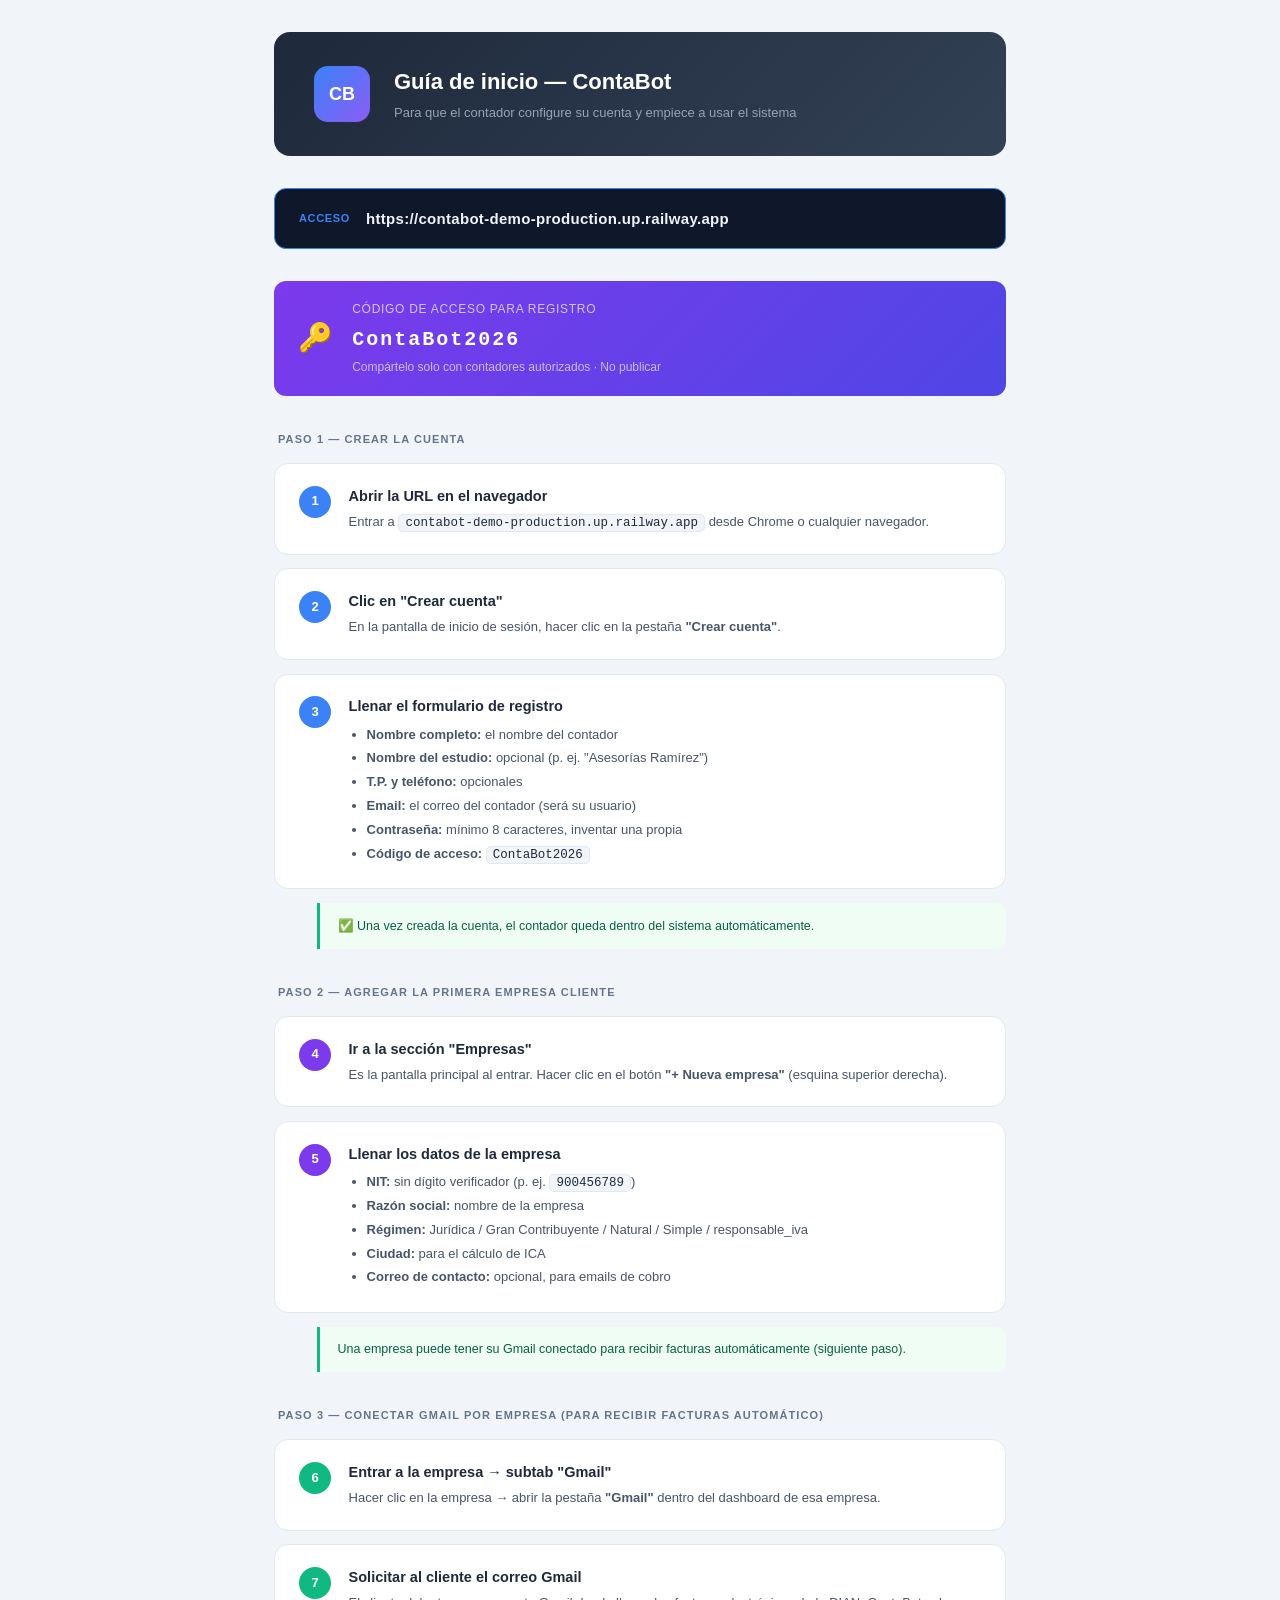
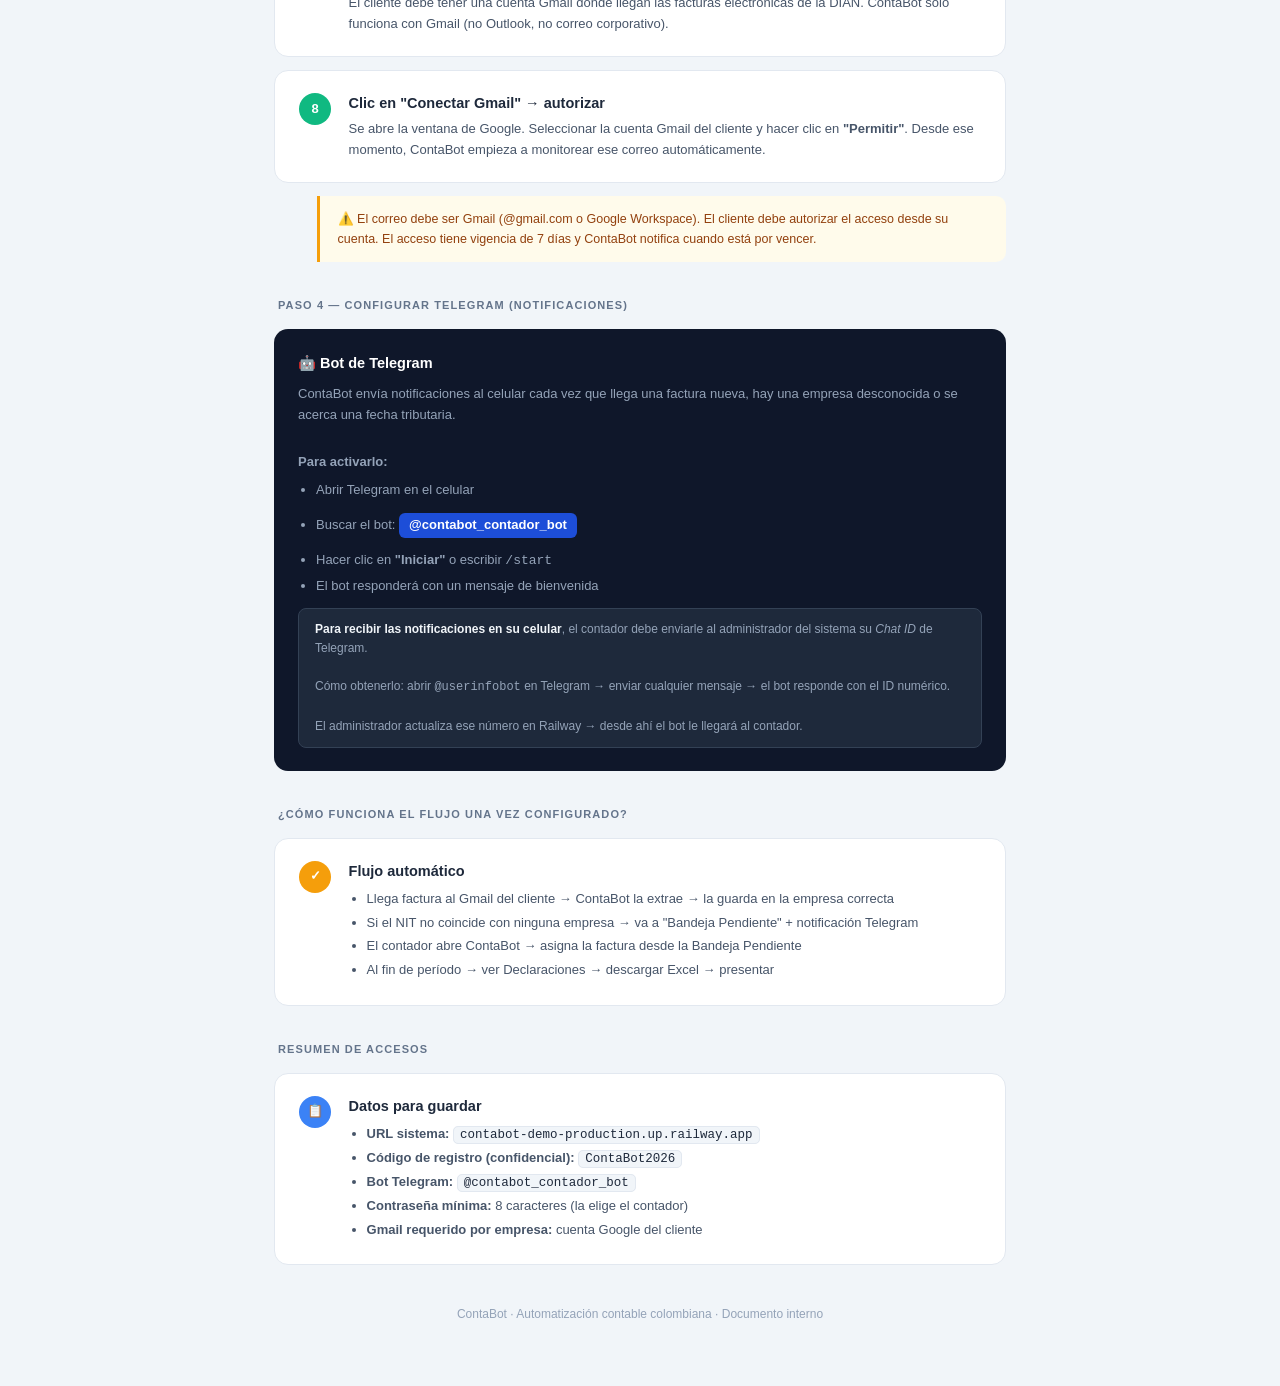
==== guia_onboarding_eduardo.html @ 3868ce55 "Telegram: vinculacion automatica por contador via deep link - Cada contador genera su propio enlace " ====
<!DOCTYPE html>
<html lang="es">
<head>
  <meta charset="UTF-8">
  <meta name="viewport" content="width=device-width, initial-scale=1.0">
  <title>ContaBot — Guía de inicio para contadores</title>
  <style>
    *, *::before, *::after { box-sizing: border-box; margin: 0; padding: 0; }
    body {
      font-family: -apple-system, BlinkMacSystemFont, 'Segoe UI', sans-serif;
      background: #f1f5f9;
      color: #1e293b;
      line-height: 1.6;
    }
    .page {
      max-width: 780px;
      margin: 0 auto;
      padding: 2rem 1.5rem 4rem;
    }
    @media print {
      body { background: white; }
      .page { padding: 1rem; }
      .step-card { break-inside: avoid; }
    }

    /* Header */
    .header {
      background: linear-gradient(135deg, #1e293b, #334155);
      color: white;
      border-radius: 16px;
      padding: 2rem 2.5rem;
      margin-bottom: 2rem;
      display: flex;
      align-items: center;
      gap: 1.5rem;
    }
    .header-logo {
      width: 56px; height: 56px;
      background: linear-gradient(135deg, #3b82f6, #8b5cf6);
      border-radius: 14px;
      display: flex; align-items: center; justify-content: center;
      font-weight: 800; font-size: 18px; color: white;
      flex-shrink: 0;
    }
    .header h1 { font-size: 22px; font-weight: 800; margin-bottom: 4px; }
    .header p { font-size: 13px; color: #94a3b8; }

    /* URL destacada */
    .url-box {
      background: #0f172a;
      border: 1.5px solid #3b82f6;
      border-radius: 12px;
      padding: 1.1rem 1.5rem;
      margin-bottom: 2rem;
      display: flex;
      align-items: center;
      gap: 1rem;
    }
    .url-label { font-size: 11px; font-weight: 700; color: #3b82f6; text-transform: uppercase; letter-spacing: .06em; white-space: nowrap; }
    .url-value { font-size: 15px; font-weight: 700; color: #f1f5f9; letter-spacing: 0.3px; word-break: break-all; }

    /* Código de acceso */
    .code-banner {
      background: linear-gradient(135deg, #7c3aed, #4f46e5);
      border-radius: 12px;
      padding: 1.2rem 1.5rem;
      margin-bottom: 2rem;
      display: flex;
      align-items: center;
      gap: 1.2rem;
      color: white;
    }
    .code-banner-icon { font-size: 28px; flex-shrink: 0; }
    .code-banner-label { font-size: 12px; color: rgba(255,255,255,.7); text-transform: uppercase; letter-spacing: .06em; margin-bottom: 4px; }
    .code-banner-value { font-size: 20px; font-weight: 800; letter-spacing: 2px; font-family: monospace; }
    .code-banner-note { font-size: 12px; color: rgba(255,255,255,.65); margin-top: 2px; }

    /* Steps */
    .section-title {
      font-size: 11px;
      font-weight: 700;
      text-transform: uppercase;
      letter-spacing: .1em;
      color: #64748b;
      margin: 2.2rem 0 .9rem;
      padding-left: 4px;
    }
    .step-card {
      background: white;
      border: 1px solid #e2e8f0;
      border-radius: 14px;
      padding: 1.3rem 1.5rem;
      margin-bottom: .85rem;
      display: flex;
      gap: 1.1rem;
      align-items: flex-start;
    }
    .step-num {
      width: 32px; height: 32px;
      background: #3b82f6;
      border-radius: 50%;
      display: flex; align-items: center; justify-content: center;
      font-size: 13px; font-weight: 800; color: white;
      flex-shrink: 0;
      margin-top: 1px;
    }
    .step-num.purple { background: #7c3aed; }
    .step-num.green  { background: #10b981; }
    .step-num.orange { background: #f59e0b; }
    .step-body h3 { font-size: 14.5px; font-weight: 700; color: #1e293b; margin-bottom: 4px; }
    .step-body p  { font-size: 13px; color: #475569; }
    .step-body code {
      background: #f1f5f9;
      border: 1px solid #e2e8f0;
      border-radius: 5px;
      padding: 1px 6px;
      font-size: 12.5px;
      font-family: 'Courier New', monospace;
      color: #1e293b;
    }
    .step-body ul { margin: 6px 0 0 18px; }
    .step-body li { font-size: 13px; color: #475569; margin-bottom: 3px; }

    /* Tip */
    .tip {
      background: #f0fdf4;
      border-left: 3px solid #10b981;
      border-radius: 0 10px 10px 0;
      padding: .8rem 1.1rem;
      font-size: 12.5px;
      color: #065f46;
      margin: .5rem 0 .5rem 43px;
    }
    .warn {
      background: #fffbeb;
      border-left: 3px solid #f59e0b;
      border-radius: 0 10px 10px 0;
      padding: .8rem 1.1rem;
      font-size: 12.5px;
      color: #92400e;
      margin: .5rem 0 .5rem 43px;
    }

    /* Telegram box */
    .tg-card {
      background: #0f172a;
      border-radius: 14px;
      padding: 1.4rem 1.5rem;
      margin-bottom: .85rem;
      color: white;
    }
    .tg-card h3 { font-size: 14.5px; font-weight: 700; margin-bottom: .6rem; display: flex; align-items: center; gap: .5rem; }
    .tg-card p, .tg-card li { font-size: 13px; color: #94a3b8; }
    .tg-card ul { margin: .5rem 0 0 18px; }
    .tg-card li { margin-bottom: 4px; }
    .tg-bot { display: inline-block; background: #1d4ed8; color: white; border-radius: 6px; padding: 2px 10px; font-size: 13px; font-weight: 700; margin: .5rem 0; }
    .tg-chat-id {
      background: #1e293b;
      border: 1px solid #334155;
      border-radius: 8px;
      padding: .7rem 1rem;
      font-size: 12px;
      color: #94a3b8;
      margin-top: .7rem;
    }
    .tg-chat-id strong { color: #f1f5f9; }

    /* Footer */
    .footer {
      text-align: center;
      margin-top: 2.5rem;
      font-size: 12px;
      color: #94a3b8;
    }
  </style>
</head>
<body>
<div class="page">

  <!-- HEADER -->
  <div class="header">
    <div class="header-logo">CB</div>
    <div>
      <h1>Guía de inicio — ContaBot</h1>
      <p>Para que el contador configure su cuenta y empiece a usar el sistema</p>
    </div>
  </div>

  <!-- URL -->
  <div class="url-box">
    <div class="url-label">Acceso</div>
    <div class="url-value">https://contabot-demo-production.up.railway.app</div>
  </div>

  <!-- CÓDIGO DE ACCESO -->
  <div class="code-banner">
    <div class="code-banner-icon">🔑</div>
    <div>
      <div class="code-banner-label">Código de acceso para registro</div>
      <div class="code-banner-value">ContaBot2026</div>
      <div class="code-banner-note">Compártelo solo con contadores autorizados · No publicar</div>
    </div>
  </div>

  <!-- PASO 1: REGISTRO -->
  <div class="section-title">Paso 1 — Crear la cuenta</div>

  <div class="step-card">
    <div class="step-num">1</div>
    <div class="step-body">
      <h3>Abrir la URL en el navegador</h3>
      <p>Entrar a <code>contabot-demo-production.up.railway.app</code> desde Chrome o cualquier navegador.</p>
    </div>
  </div>

  <div class="step-card">
    <div class="step-num">2</div>
    <div class="step-body">
      <h3>Clic en "Crear cuenta"</h3>
      <p>En la pantalla de inicio de sesión, hacer clic en la pestaña <strong>"Crear cuenta"</strong>.</p>
    </div>
  </div>

  <div class="step-card">
    <div class="step-num">3</div>
    <div class="step-body">
      <h3>Llenar el formulario de registro</h3>
      <ul>
        <li><strong>Nombre completo:</strong> el nombre del contador</li>
        <li><strong>Nombre del estudio:</strong> opcional (p. ej. "Asesorías Ramírez")</li>
        <li><strong>T.P. y teléfono:</strong> opcionales</li>
        <li><strong>Email:</strong> el correo del contador (será su usuario)</li>
        <li><strong>Contraseña:</strong> mínimo 8 caracteres, inventar una propia</li>
        <li><strong>Código de acceso:</strong> <code>ContaBot2026</code></li>
      </ul>
    </div>
  </div>

  <div class="tip">✅ Una vez creada la cuenta, el contador queda dentro del sistema automáticamente.</div>

  <!-- PASO 2: EMPRESA -->
  <div class="section-title">Paso 2 — Agregar la primera empresa cliente</div>

  <div class="step-card">
    <div class="step-num purple">4</div>
    <div class="step-body">
      <h3>Ir a la sección "Empresas"</h3>
      <p>Es la pantalla principal al entrar. Hacer clic en el botón <strong>"+ Nueva empresa"</strong> (esquina superior derecha).</p>
    </div>
  </div>

  <div class="step-card">
    <div class="step-num purple">5</div>
    <div class="step-body">
      <h3>Llenar los datos de la empresa</h3>
      <ul>
        <li><strong>NIT:</strong> sin dígito verificador (p. ej. <code>900456789</code>)</li>
        <li><strong>Razón social:</strong> nombre de la empresa</li>
        <li><strong>Régimen:</strong> Jurídica / Gran Contribuyente / Natural / Simple / responsable_iva</li>
        <li><strong>Ciudad:</strong> para el cálculo de ICA</li>
        <li><strong>Correo de contacto:</strong> opcional, para emails de cobro</li>
      </ul>
    </div>
  </div>

  <div class="tip">Una empresa puede tener su Gmail conectado para recibir facturas automáticamente (siguiente paso).</div>

  <!-- PASO 3: GMAIL -->
  <div class="section-title">Paso 3 — Conectar Gmail por empresa (para recibir facturas automático)</div>

  <div class="step-card">
    <div class="step-num green">6</div>
    <div class="step-body">
      <h3>Entrar a la empresa → subtab "Gmail"</h3>
      <p>Hacer clic en la empresa → abrir la pestaña <strong>"Gmail"</strong> dentro del dashboard de esa empresa.</p>
    </div>
  </div>

  <div class="step-card">
    <div class="step-num green">7</div>
    <div class="step-body">
      <h3>Solicitar al cliente el correo Gmail</h3>
      <p>El cliente debe tener una cuenta Gmail donde llegan las facturas electrónicas de la DIAN. ContaBot solo funciona con Gmail (no Outlook, no correo corporativo).</p>
    </div>
  </div>

  <div class="step-card">
    <div class="step-num green">8</div>
    <div class="step-body">
      <h3>Clic en "Conectar Gmail" → autorizar</h3>
      <p>Se abre la ventana de Google. Seleccionar la cuenta Gmail del cliente y hacer clic en <strong>"Permitir"</strong>. Desde ese momento, ContaBot empieza a monitorear ese correo automáticamente.</p>
    </div>
  </div>

  <div class="warn">⚠️ El correo debe ser Gmail (@gmail.com o Google Workspace). El cliente debe autorizar el acceso desde su cuenta. El acceso tiene vigencia de 7 días y ContaBot notifica cuando está por vencer.</div>

  <!-- TELEGRAM -->
  <div class="section-title">Paso 4 — Configurar Telegram (notificaciones)</div>

  <div class="tg-card">
    <h3>🤖 Bot de Telegram</h3>
    <p>ContaBot envía notificaciones al celular cada vez que llega una factura nueva, hay una empresa desconocida o se acerca una fecha tributaria.</p>
    <br>
    <p><strong>Para activarlo:</strong></p>
    <ul>
      <li>Abrir Telegram en el celular</li>
      <li>Buscar el bot: <span class="tg-bot">@contabot_contador_bot</span></li>
      <li>Hacer clic en <strong>"Iniciar"</strong> o escribir <code>/start</code></li>
      <li>El bot responderá con un mensaje de bienvenida</li>
    </ul>

    <div class="tg-chat-id">
      <strong>Para recibir las notificaciones en su celular</strong>, el contador debe enviarle al administrador del sistema su <em>Chat ID</em> de Telegram.<br><br>
      Cómo obtenerlo: abrir <code>@userinfobot</code> en Telegram → enviar cualquier mensaje → el bot responde con el ID numérico.<br><br>
      El administrador actualiza ese número en Railway → desde ahí el bot le llegará al contador.
    </div>
  </div>

  <!-- RESUMEN -->
  <div class="section-title">¿Cómo funciona el flujo una vez configurado?</div>

  <div class="step-card">
    <div class="step-num orange">✓</div>
    <div class="step-body">
      <h3>Flujo automático</h3>
      <ul>
        <li>Llega factura al Gmail del cliente → ContaBot la extrae → la guarda en la empresa correcta</li>
        <li>Si el NIT no coincide con ninguna empresa → va a "Bandeja Pendiente" + notificación Telegram</li>
        <li>El contador abre ContaBot → asigna la factura desde la Bandeja Pendiente</li>
        <li>Al fin de período → ver Declaraciones → descargar Excel → presentar</li>
      </ul>
    </div>
  </div>

  <!-- CREDENCIALES RESUMEN -->
  <div class="section-title">Resumen de accesos</div>

  <div class="step-card">
    <div class="step-num">📋</div>
    <div class="step-body">
      <h3>Datos para guardar</h3>
      <ul>
        <li><strong>URL sistema:</strong> <code>contabot-demo-production.up.railway.app</code></li>
        <li><strong>Código de registro (confidencial):</strong> <code>ContaBot2026</code></li>
        <li><strong>Bot Telegram:</strong> <code>@contabot_contador_bot</code></li>
        <li><strong>Contraseña mínima:</strong> 8 caracteres (la elige el contador)</li>
        <li><strong>Gmail requerido por empresa:</strong> cuenta Google del cliente</li>
      </ul>
    </div>
  </div>

  <div class="footer">
    ContaBot · Automatización contable colombiana · Documento interno
  </div>

</div>
</body>
</html>
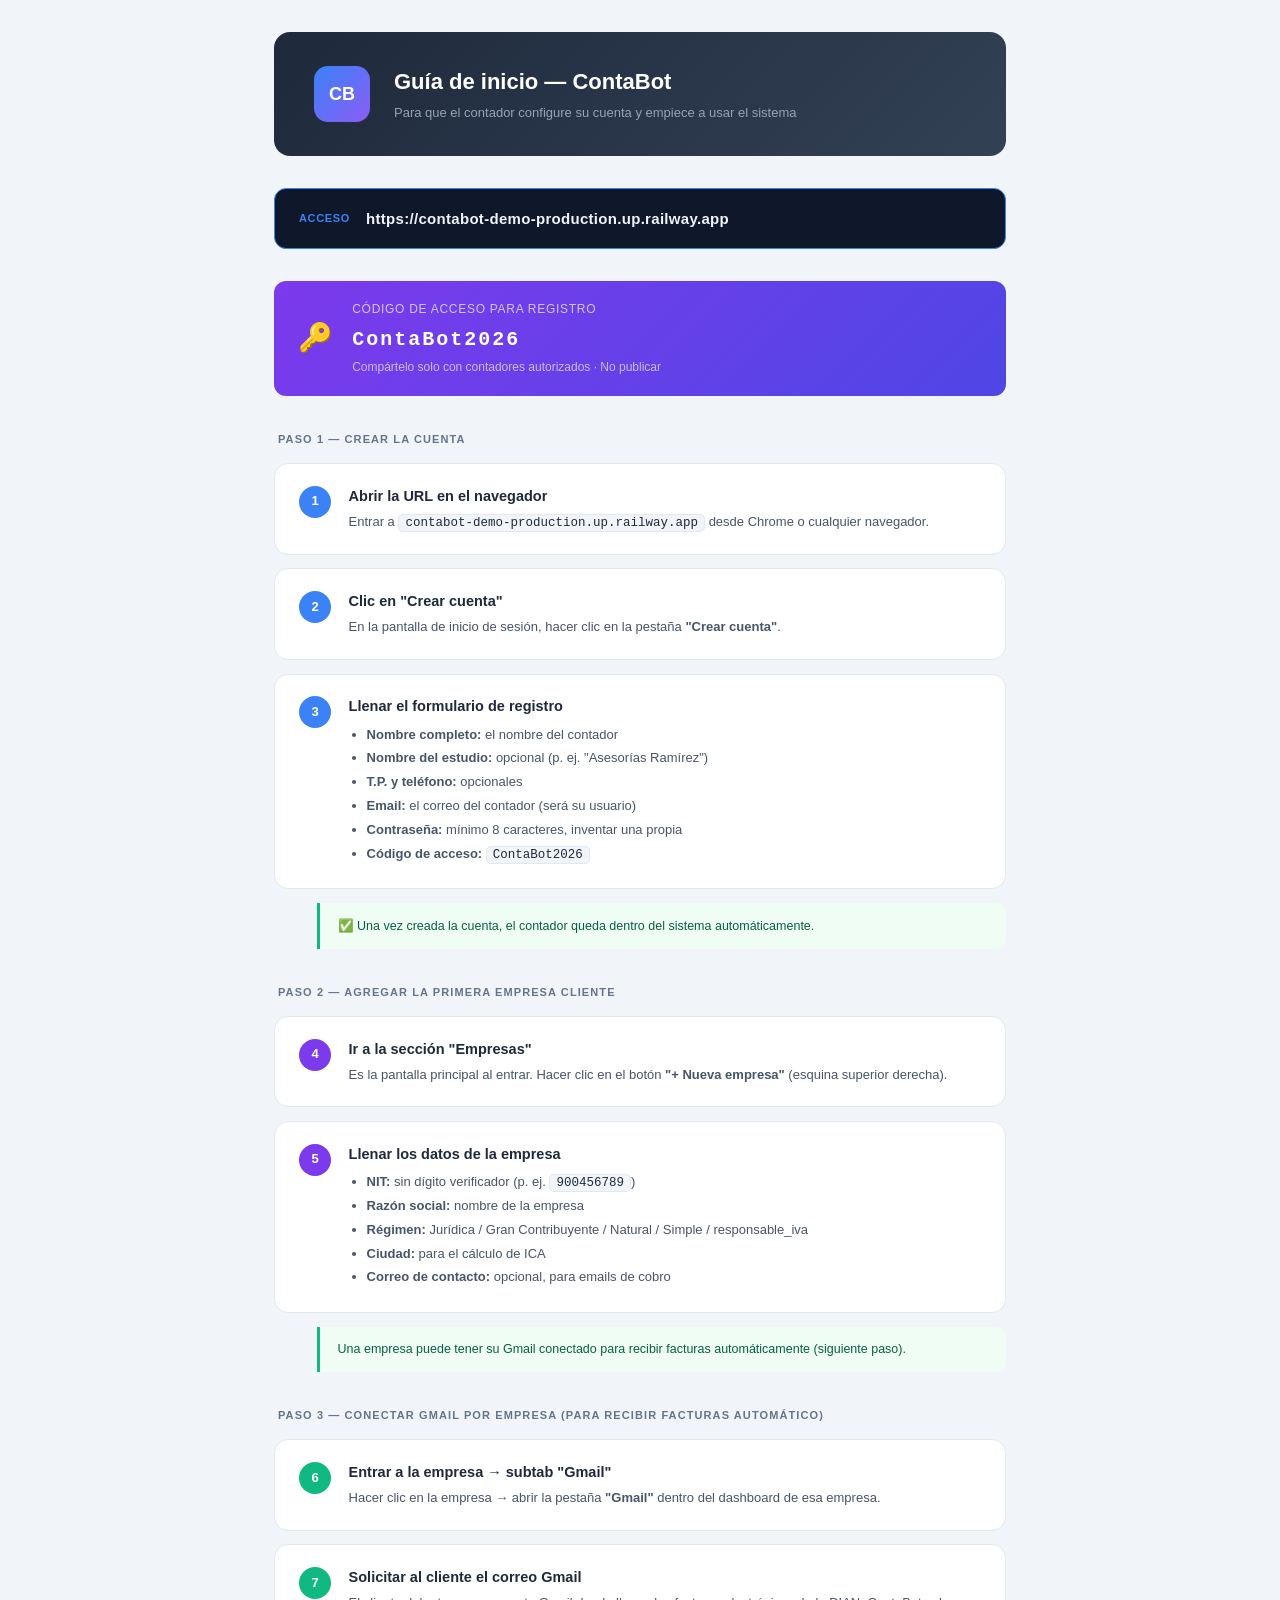
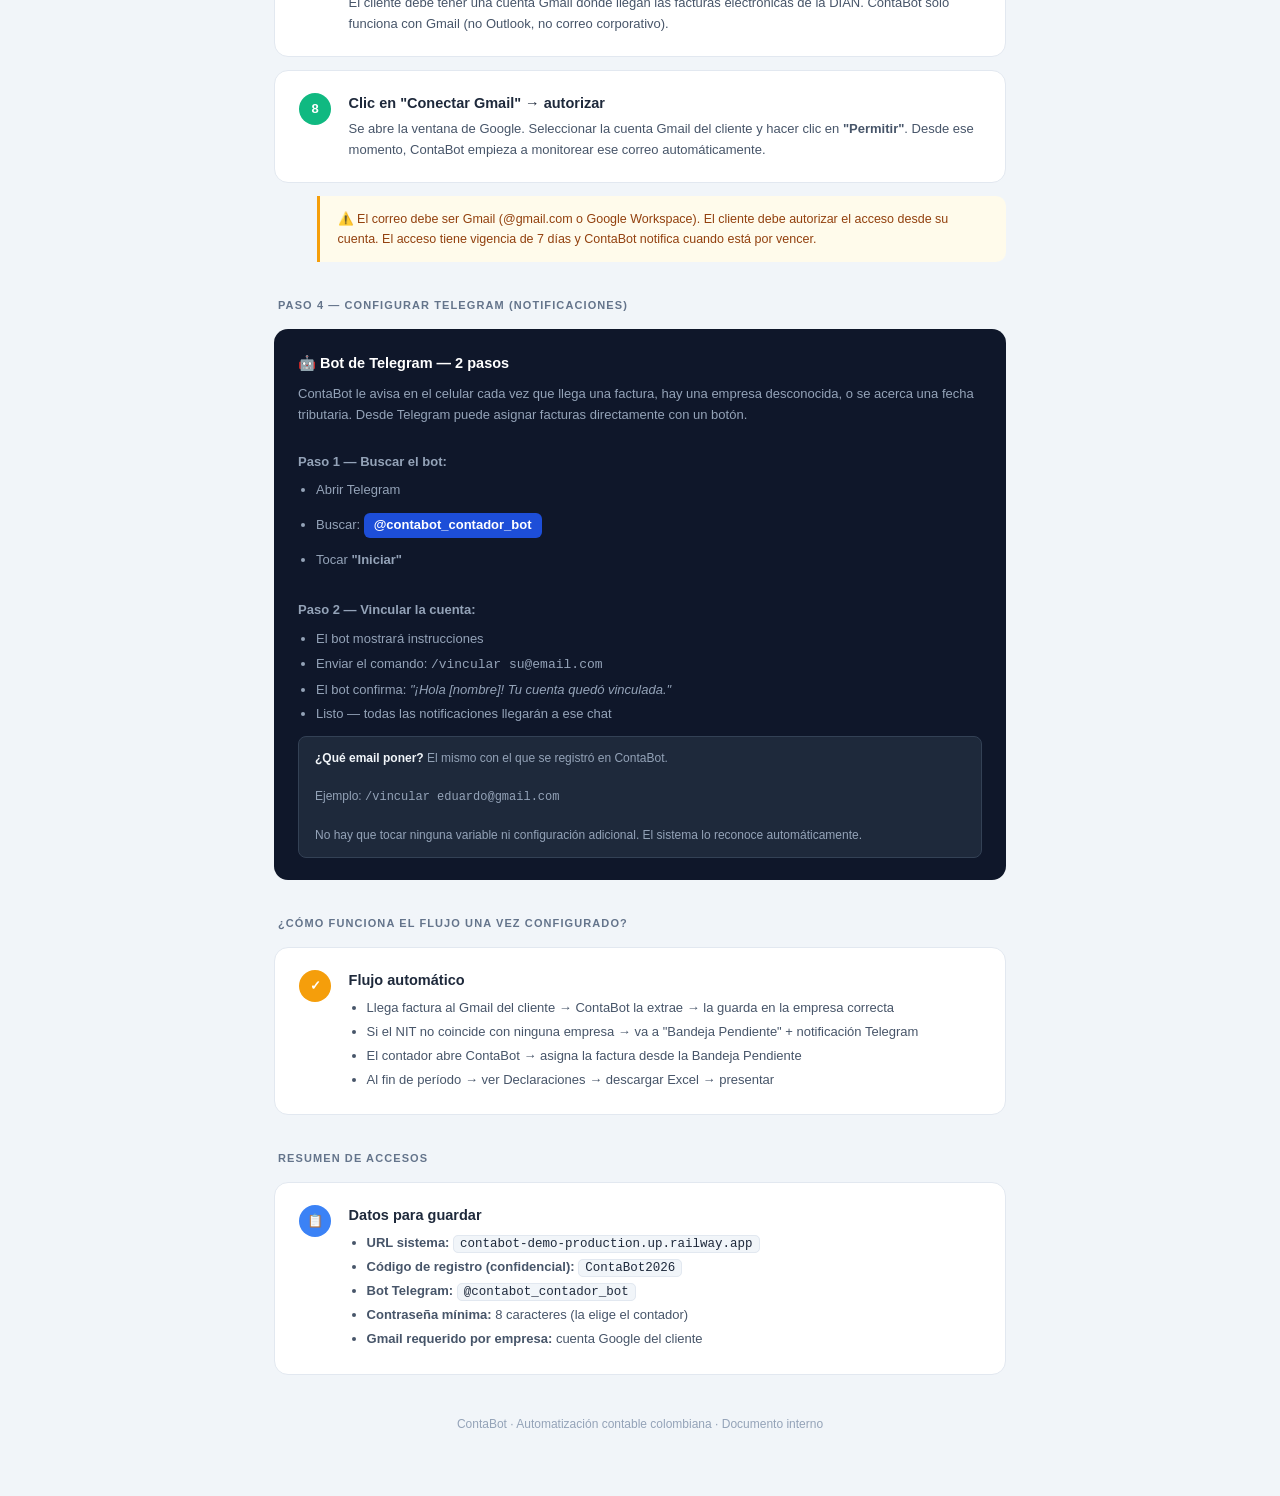
==== commit 9cfbc386: "Telegram: vinculacion directa via /vincular email (sin dashboard) Eduardo busca @contabot_contador_b" ====
--- a/guia_onboarding_eduardo.html
+++ b/guia_onboarding_eduardo.html
@@ -298,21 +298,28 @@
   <div class="section-title">Paso 4 — Configurar Telegram (notificaciones)</div>
 
   <div class="tg-card">
-    <h3>🤖 Bot de Telegram</h3>
-    <p>ContaBot envía notificaciones al celular cada vez que llega una factura nueva, hay una empresa desconocida o se acerca una fecha tributaria.</p>
+    <h3>🤖 Bot de Telegram — 2 pasos</h3>
+    <p>ContaBot le avisa en el celular cada vez que llega una factura, hay una empresa desconocida, o se acerca una fecha tributaria. Desde Telegram puede asignar facturas directamente con un botón.</p>
     <br>
-    <p><strong>Para activarlo:</strong></p>
+    <p><strong>Paso 1 — Buscar el bot:</strong></p>
     <ul>
-      <li>Abrir Telegram en el celular</li>
-      <li>Buscar el bot: <span class="tg-bot">@contabot_contador_bot</span></li>
-      <li>Hacer clic en <strong>"Iniciar"</strong> o escribir <code>/start</code></li>
-      <li>El bot responderá con un mensaje de bienvenida</li>
+      <li>Abrir Telegram</li>
+      <li>Buscar: <span class="tg-bot">@contabot_contador_bot</span></li>
+      <li>Tocar <strong>"Iniciar"</strong></li>
     </ul>
+    <br>
+    <p><strong>Paso 2 — Vincular la cuenta:</strong></p>
+    <ul>
+      <li>El bot mostrará instrucciones</li>
+      <li>Enviar el comando: <code>/vincular su@email.com</code></li>
+      <li>El bot confirma: <em>"¡Hola [nombre]! Tu cuenta quedó vinculada."</em></li>
+      <li>Listo — todas las notificaciones llegarán a ese chat</li>
+    </ul>
 
     <div class="tg-chat-id">
-      <strong>Para recibir las notificaciones en su celular</strong>, el contador debe enviarle al administrador del sistema su <em>Chat ID</em> de Telegram.<br><br>
-      Cómo obtenerlo: abrir <code>@userinfobot</code> en Telegram → enviar cualquier mensaje → el bot responde con el ID numérico.<br><br>
-      El administrador actualiza ese número en Railway → desde ahí el bot le llegará al contador.
+      <strong>¿Qué email poner?</strong> El mismo con el que se registró en ContaBot.<br><br>
+      Ejemplo: <code>/vincular eduardo@gmail.com</code><br><br>
+      No hay que tocar ninguna variable ni configuración adicional. El sistema lo reconoce automáticamente.
     </div>
   </div>
 
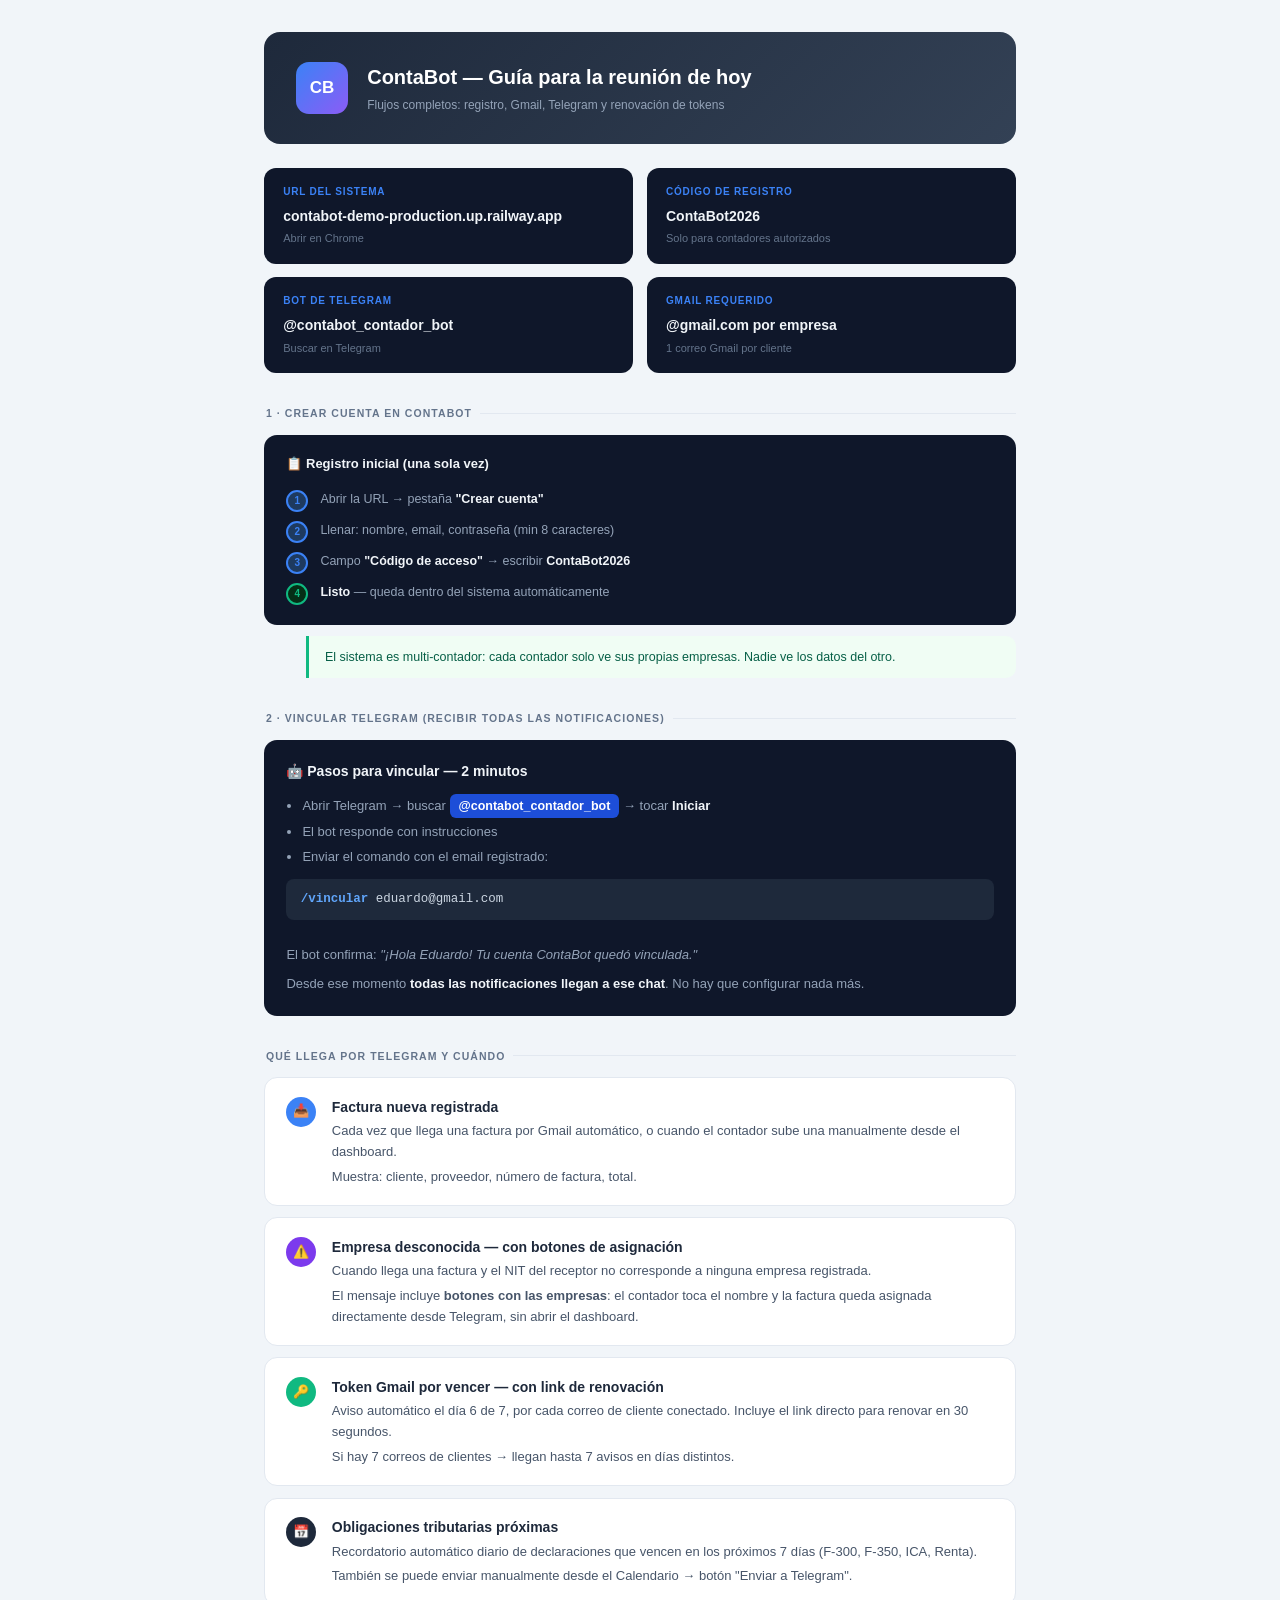
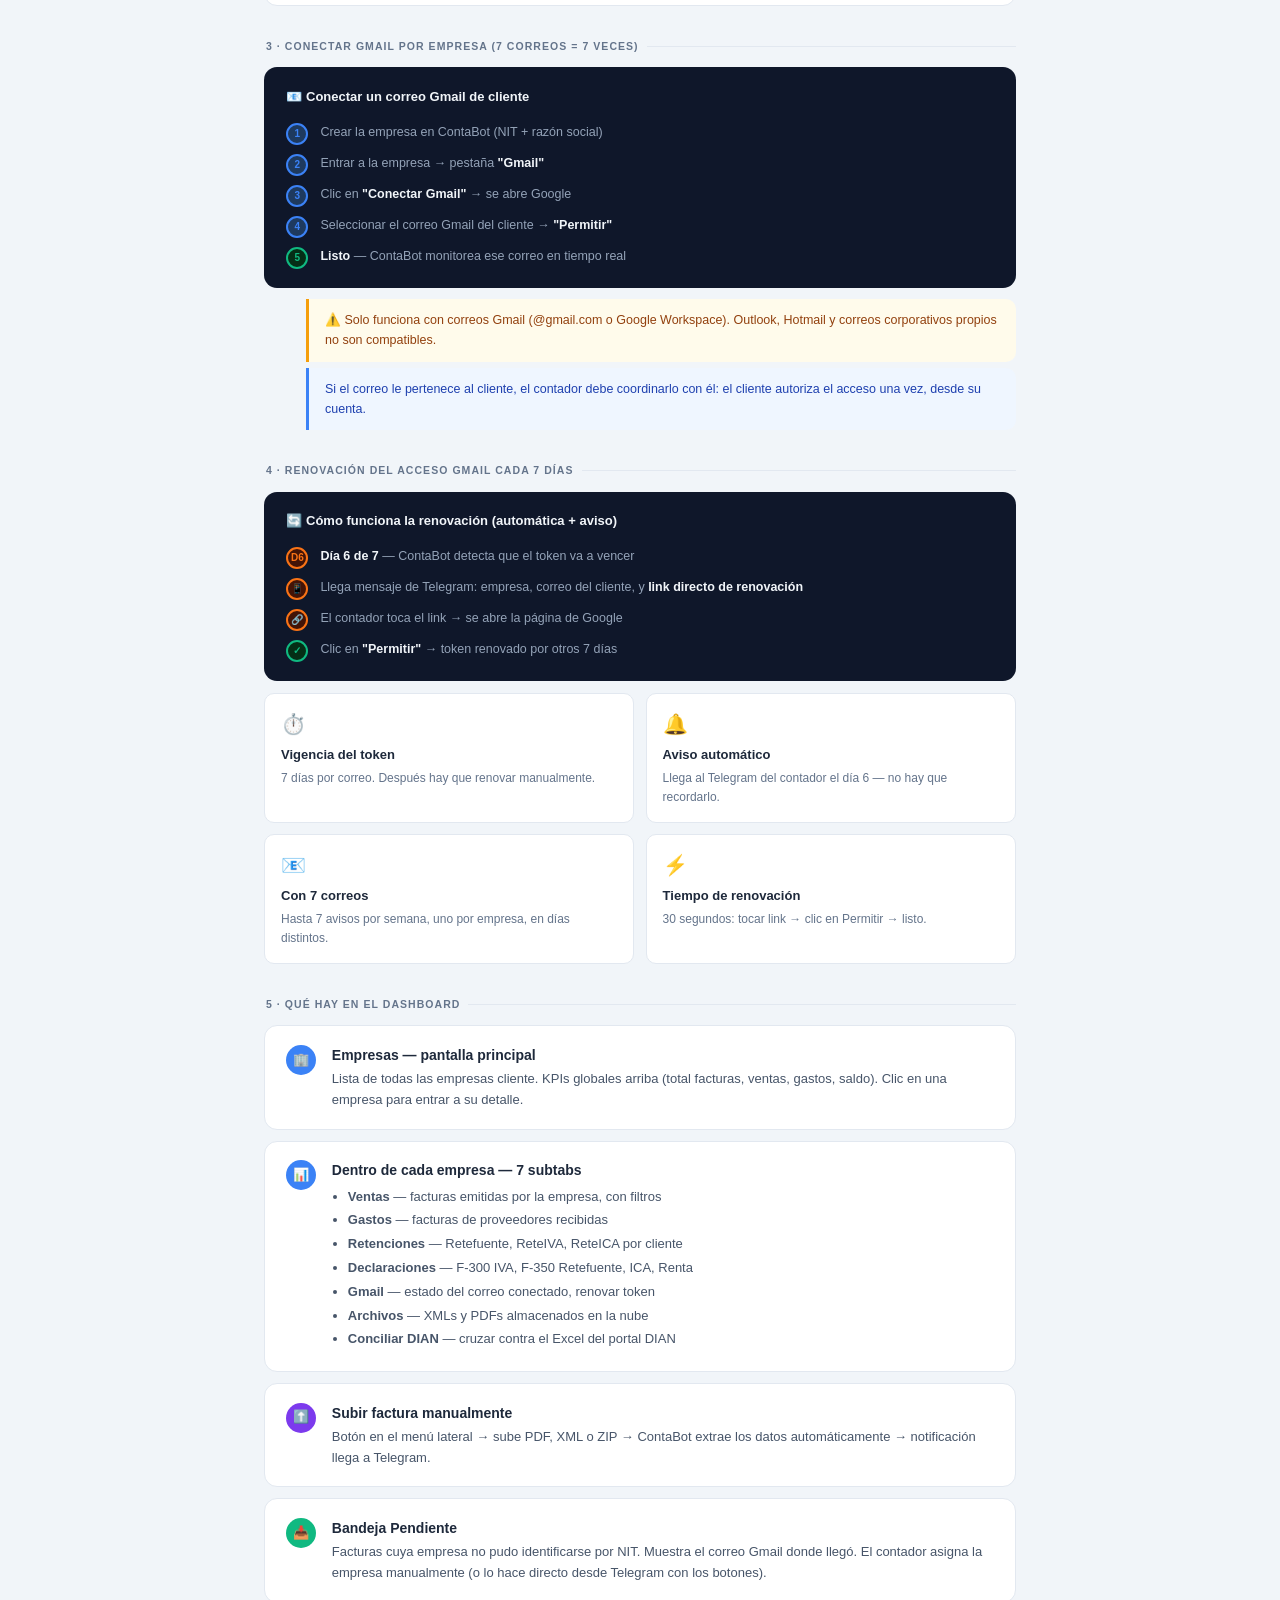
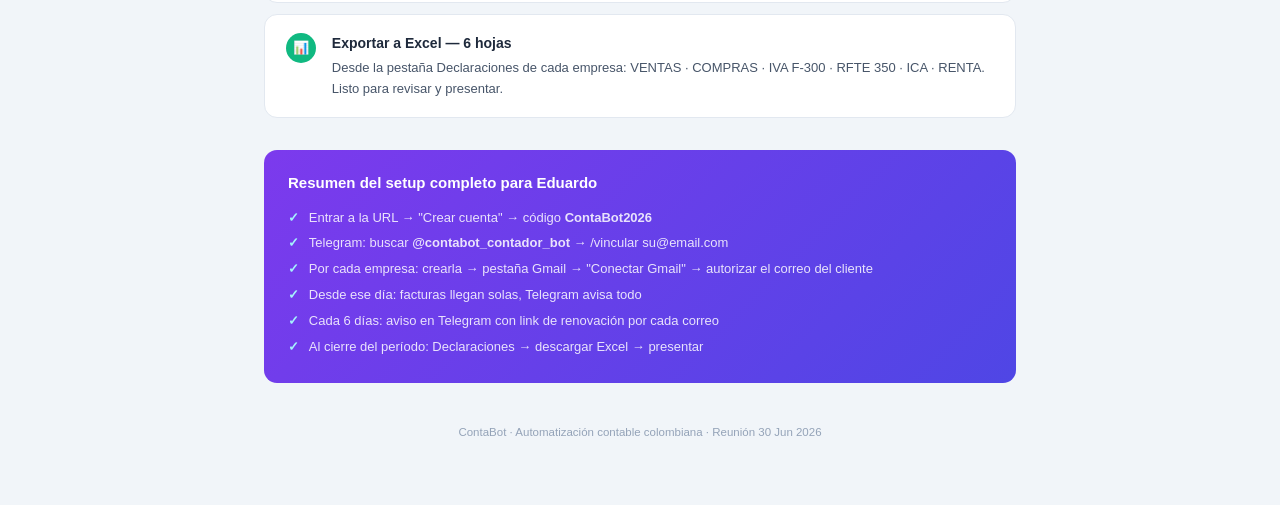
==== commit 167e57fc: "Guia reunion: flujos completos Telegram, Gmail, renovacion tokens y dashboard" ====
--- a/guia_onboarding_eduardo.html
+++ b/guia_onboarding_eduardo.html
@@ -3,175 +3,86 @@
 <head>
   <meta charset="UTF-8">
   <meta name="viewport" content="width=device-width, initial-scale=1.0">
-  <title>ContaBot — Guía de inicio para contadores</title>
+  <title>ContaBot — Guía para la reunión</title>
   <style>
     *, *::before, *::after { box-sizing: border-box; margin: 0; padding: 0; }
-    body {
-      font-family: -apple-system, BlinkMacSystemFont, 'Segoe UI', sans-serif;
-      background: #f1f5f9;
-      color: #1e293b;
-      line-height: 1.6;
-    }
-    .page {
-      max-width: 780px;
-      margin: 0 auto;
-      padding: 2rem 1.5rem 4rem;
-    }
-    @media print {
-      body { background: white; }
-      .page { padding: 1rem; }
-      .step-card { break-inside: avoid; }
-    }
-
-    /* Header */
-    .header {
-      background: linear-gradient(135deg, #1e293b, #334155);
-      color: white;
-      border-radius: 16px;
-      padding: 2rem 2.5rem;
-      margin-bottom: 2rem;
-      display: flex;
-      align-items: center;
-      gap: 1.5rem;
-    }
-    .header-logo {
-      width: 56px; height: 56px;
-      background: linear-gradient(135deg, #3b82f6, #8b5cf6);
-      border-radius: 14px;
-      display: flex; align-items: center; justify-content: center;
-      font-weight: 800; font-size: 18px; color: white;
-      flex-shrink: 0;
-    }
-    .header h1 { font-size: 22px; font-weight: 800; margin-bottom: 4px; }
-    .header p { font-size: 13px; color: #94a3b8; }
-
-    /* URL destacada */
-    .url-box {
-      background: #0f172a;
-      border: 1.5px solid #3b82f6;
-      border-radius: 12px;
-      padding: 1.1rem 1.5rem;
-      margin-bottom: 2rem;
-      display: flex;
-      align-items: center;
-      gap: 1rem;
-    }
-    .url-label { font-size: 11px; font-weight: 700; color: #3b82f6; text-transform: uppercase; letter-spacing: .06em; white-space: nowrap; }
-    .url-value { font-size: 15px; font-weight: 700; color: #f1f5f9; letter-spacing: 0.3px; word-break: break-all; }
-
-    /* Código de acceso */
-    .code-banner {
-      background: linear-gradient(135deg, #7c3aed, #4f46e5);
-      border-radius: 12px;
-      padding: 1.2rem 1.5rem;
-      margin-bottom: 2rem;
-      display: flex;
-      align-items: center;
-      gap: 1.2rem;
-      color: white;
-    }
-    .code-banner-icon { font-size: 28px; flex-shrink: 0; }
-    .code-banner-label { font-size: 12px; color: rgba(255,255,255,.7); text-transform: uppercase; letter-spacing: .06em; margin-bottom: 4px; }
-    .code-banner-value { font-size: 20px; font-weight: 800; letter-spacing: 2px; font-family: monospace; }
-    .code-banner-note { font-size: 12px; color: rgba(255,255,255,.65); margin-top: 2px; }
-
-    /* Steps */
-    .section-title {
-      font-size: 11px;
-      font-weight: 700;
-      text-transform: uppercase;
-      letter-spacing: .1em;
-      color: #64748b;
-      margin: 2.2rem 0 .9rem;
-      padding-left: 4px;
-    }
-    .step-card {
-      background: white;
-      border: 1px solid #e2e8f0;
-      border-radius: 14px;
-      padding: 1.3rem 1.5rem;
-      margin-bottom: .85rem;
-      display: flex;
-      gap: 1.1rem;
-      align-items: flex-start;
-    }
-    .step-num {
-      width: 32px; height: 32px;
-      background: #3b82f6;
-      border-radius: 50%;
-      display: flex; align-items: center; justify-content: center;
-      font-size: 13px; font-weight: 800; color: white;
-      flex-shrink: 0;
-      margin-top: 1px;
-    }
-    .step-num.purple { background: #7c3aed; }
-    .step-num.green  { background: #10b981; }
-    .step-num.orange { background: #f59e0b; }
-    .step-body h3 { font-size: 14.5px; font-weight: 700; color: #1e293b; margin-bottom: 4px; }
-    .step-body p  { font-size: 13px; color: #475569; }
-    .step-body code {
-      background: #f1f5f9;
-      border: 1px solid #e2e8f0;
-      border-radius: 5px;
-      padding: 1px 6px;
-      font-size: 12.5px;
-      font-family: 'Courier New', monospace;
-      color: #1e293b;
-    }
-    .step-body ul { margin: 6px 0 0 18px; }
-    .step-body li { font-size: 13px; color: #475569; margin-bottom: 3px; }
-
-    /* Tip */
-    .tip {
-      background: #f0fdf4;
-      border-left: 3px solid #10b981;
-      border-radius: 0 10px 10px 0;
-      padding: .8rem 1.1rem;
-      font-size: 12.5px;
-      color: #065f46;
-      margin: .5rem 0 .5rem 43px;
-    }
-    .warn {
-      background: #fffbeb;
-      border-left: 3px solid #f59e0b;
-      border-radius: 0 10px 10px 0;
-      padding: .8rem 1.1rem;
-      font-size: 12.5px;
-      color: #92400e;
-      margin: .5rem 0 .5rem 43px;
-    }
-
-    /* Telegram box */
-    .tg-card {
-      background: #0f172a;
-      border-radius: 14px;
-      padding: 1.4rem 1.5rem;
-      margin-bottom: .85rem;
-      color: white;
-    }
-    .tg-card h3 { font-size: 14.5px; font-weight: 700; margin-bottom: .6rem; display: flex; align-items: center; gap: .5rem; }
+    body { font-family: -apple-system, BlinkMacSystemFont, 'Segoe UI', sans-serif; background: #f1f5f9; color: #1e293b; line-height: 1.6; }
+    .page { max-width: 800px; margin: 0 auto; padding: 2rem 1.5rem 4rem; }
+    @media print { body { background: white; } .page { padding: 0.5rem; } .card, .flow-box { break-inside: avoid; } .section { break-before: auto; } }
+
+    /* ── Header ── */
+    .header { background: linear-gradient(135deg, #1e293b, #334155); color: white; border-radius: 16px; padding: 1.8rem 2rem; margin-bottom: 1.5rem; display: flex; align-items: center; gap: 1.2rem; }
+    .logo { width: 52px; height: 52px; background: linear-gradient(135deg, #3b82f6, #8b5cf6); border-radius: 13px; display: flex; align-items: center; justify-content: center; font-weight: 800; font-size: 17px; color: white; flex-shrink: 0; }
+    .header h1 { font-size: 20px; font-weight: 800; margin-bottom: 3px; }
+    .header p { font-size: 12px; color: #94a3b8; }
+
+    /* ── Accesos destacados ── */
+    .accesos { display: grid; grid-template-columns: 1fr 1fr; gap: .85rem; margin-bottom: 1.5rem; }
+    .acceso-box { background: #0f172a; border-radius: 12px; padding: 1rem 1.2rem; }
+    .acceso-label { font-size: 10px; font-weight: 700; text-transform: uppercase; letter-spacing: .08em; color: #3b82f6; margin-bottom: 5px; }
+    .acceso-value { font-size: 14px; font-weight: 700; color: #f1f5f9; word-break: break-all; }
+    .acceso-sub { font-size: 11px; color: #64748b; margin-top: 3px; }
+
+    /* ── Sección ── */
+    .section-title { font-size: 10.5px; font-weight: 700; text-transform: uppercase; letter-spacing: .1em; color: #64748b; margin: 2rem 0 .8rem; padding-left: 2px; display: flex; align-items: center; gap: .5rem; }
+    .section-title::after { content: ''; flex: 1; height: 1px; background: #e2e8f0; }
+
+    /* ── Cards ── */
+    .card { background: white; border: 1px solid #e2e8f0; border-radius: 13px; padding: 1.1rem 1.3rem; margin-bottom: .7rem; display: flex; gap: 1rem; align-items: flex-start; }
+    .num { width: 30px; height: 30px; border-radius: 50%; display: flex; align-items: center; justify-content: center; font-size: 13px; font-weight: 800; color: white; flex-shrink: 0; margin-top: 1px; }
+    .num.blue   { background: #3b82f6; }
+    .num.purple { background: #7c3aed; }
+    .num.green  { background: #10b981; }
+    .num.dark   { background: #1e293b; }
+    .card h3 { font-size: 14px; font-weight: 700; color: #1e293b; margin-bottom: 3px; }
+    .card p, .card li { font-size: 13px; color: #475569; }
+    .card ul { margin: 5px 0 0 16px; }
+    .card li { margin-bottom: 3px; }
+    code { background: #f1f5f9; border: 1px solid #e2e8f0; border-radius: 4px; padding: 1px 6px; font-size: 12px; font-family: monospace; color: #1e293b; }
+
+    /* ── Tips ── */
+    .tip  { background: #f0fdf4; border-left: 3px solid #10b981; border-radius: 0 10px 10px 0; padding: .7rem 1rem; font-size: 12.5px; color: #065f46; margin: .4rem 0 .4rem 42px; }
+    .warn { background: #fffbeb; border-left: 3px solid #f59e0b; border-radius: 0 10px 10px 0; padding: .7rem 1rem; font-size: 12.5px; color: #92400e; margin: .4rem 0 .4rem 42px; }
+    .info { background: #eff6ff; border-left: 3px solid #3b82f6; border-radius: 0 10px 10px 0; padding: .7rem 1rem; font-size: 12.5px; color: #1e40af; margin: .4rem 0 .4rem 42px; }
+
+    /* ── Flujos visuales ── */
+    .flow-box { background: #0f172a; border-radius: 13px; padding: 1.2rem 1.4rem; margin-bottom: .7rem; }
+    .flow-title { font-size: 13px; font-weight: 700; color: #f1f5f9; margin-bottom: .9rem; display: flex; align-items: center; gap: .5rem; }
+    .flow-steps { display: flex; flex-direction: column; gap: .5rem; }
+    .flow-step { display: flex; align-items: flex-start; gap: .75rem; }
+    .flow-dot { width: 22px; height: 22px; border-radius: 50%; background: #1e3a5f; border: 2px solid #3b82f6; display: flex; align-items: center; justify-content: center; font-size: 10px; font-weight: 800; color: #3b82f6; flex-shrink: 0; margin-top: 1px; }
+    .flow-dot.green  { background: #052e16; border-color: #10b981; color: #10b981; }
+    .flow-dot.purple { background: #2e1065; border-color: #8b5cf6; color: #8b5cf6; }
+    .flow-dot.orange { background: #431407; border-color: #f97316; color: #f97316; }
+    .flow-text { font-size: 12.5px; color: #94a3b8; }
+    .flow-text strong { color: #f1f5f9; }
+    .flow-arrow { text-align: center; color: #334155; font-size: 11px; padding: 0 0 0 30px; }
+
+    /* ── Telegram card ── */
+    .tg-card { background: #0f172a; border-radius: 13px; padding: 1.3rem 1.4rem; margin-bottom: .7rem; }
+    .tg-card h3 { color: #f1f5f9; font-size: 14px; font-weight: 700; margin-bottom: .7rem; }
     .tg-card p, .tg-card li { font-size: 13px; color: #94a3b8; }
-    .tg-card ul { margin: .5rem 0 0 18px; }
+    .tg-card ul { margin: .5rem 0 0 16px; }
     .tg-card li { margin-bottom: 4px; }
-    .tg-bot { display: inline-block; background: #1d4ed8; color: white; border-radius: 6px; padding: 2px 10px; font-size: 13px; font-weight: 700; margin: .5rem 0; }
-    .tg-chat-id {
-      background: #1e293b;
-      border: 1px solid #334155;
-      border-radius: 8px;
-      padding: .7rem 1rem;
-      font-size: 12px;
-      color: #94a3b8;
-      margin-top: .7rem;
-    }
-    .tg-chat-id strong { color: #f1f5f9; }
-
-    /* Footer */
-    .footer {
-      text-align: center;
-      margin-top: 2.5rem;
-      font-size: 12px;
-      color: #94a3b8;
-    }
+    .tg-card strong { color: #f1f5f9; }
+    .tg-bot { display: inline-block; background: #1d4ed8; color: white; border-radius: 6px; padding: 2px 9px; font-size: 12.5px; font-weight: 700; }
+    .tg-msg { background: #1e293b; border-radius: 8px; padding: .65rem .9rem; font-size: 12.5px; color: #cbd5e1; margin-top: .7rem; font-family: monospace; }
+    .tg-msg .cmd { color: #60a5fa; font-weight: 700; }
+
+    /* ── Renovación tokens ── */
+    .token-grid { display: grid; grid-template-columns: 1fr 1fr; gap: .7rem; margin-bottom: .7rem; }
+    .token-item { background: white; border: 1px solid #e2e8f0; border-radius: 10px; padding: .9rem 1rem; }
+    .token-item .icon { font-size: 20px; margin-bottom: 5px; }
+    .token-item h4 { font-size: 13px; font-weight: 700; color: #1e293b; margin-bottom: 3px; }
+    .token-item p { font-size: 12px; color: #64748b; }
+
+    /* ── Resumen final ── */
+    .summary { background: linear-gradient(135deg, #7c3aed, #4f46e5); border-radius: 13px; padding: 1.3rem 1.5rem; color: white; margin-top: 2rem; }
+    .summary h3 { font-size: 15px; font-weight: 800; margin-bottom: .8rem; }
+    .summary li { font-size: 13px; color: rgba(255,255,255,.85); margin-bottom: 5px; list-style: none; padding-left: 1.3rem; position: relative; }
+    .summary li::before { content: '✓'; position: absolute; left: 0; color: #a5f3fc; font-weight: 700; }
+
+    .footer { text-align: center; margin-top: 2.5rem; font-size: 11.5px; color: #94a3b8; }
   </style>
 </head>
 <body>
@@ -179,185 +90,235 @@
 
   <!-- HEADER -->
   <div class="header">
-    <div class="header-logo">CB</div>
-    <div>
-      <h1>Guía de inicio — ContaBot</h1>
-      <p>Para que el contador configure su cuenta y empiece a usar el sistema</p>
-    </div>
-  </div>
-
-  <!-- URL -->
-  <div class="url-box">
-    <div class="url-label">Acceso</div>
-    <div class="url-value">https://contabot-demo-production.up.railway.app</div>
-  </div>
-
-  <!-- CÓDIGO DE ACCESO -->
-  <div class="code-banner">
-    <div class="code-banner-icon">🔑</div>
-    <div>
-      <div class="code-banner-label">Código de acceso para registro</div>
-      <div class="code-banner-value">ContaBot2026</div>
-      <div class="code-banner-note">Compártelo solo con contadores autorizados · No publicar</div>
-    </div>
-  </div>
-
-  <!-- PASO 1: REGISTRO -->
-  <div class="section-title">Paso 1 — Crear la cuenta</div>
-
-  <div class="step-card">
-    <div class="step-num">1</div>
-    <div class="step-body">
-      <h3>Abrir la URL en el navegador</h3>
-      <p>Entrar a <code>contabot-demo-production.up.railway.app</code> desde Chrome o cualquier navegador.</p>
-    </div>
-  </div>
-
-  <div class="step-card">
-    <div class="step-num">2</div>
-    <div class="step-body">
-      <h3>Clic en "Crear cuenta"</h3>
-      <p>En la pantalla de inicio de sesión, hacer clic en la pestaña <strong>"Crear cuenta"</strong>.</p>
-    </div>
-  </div>
-
-  <div class="step-card">
-    <div class="step-num">3</div>
-    <div class="step-body">
-      <h3>Llenar el formulario de registro</h3>
+    <div class="logo">CB</div>
+    <div>
+      <h1>ContaBot — Guía para la reunión de hoy</h1>
+      <p>Flujos completos: registro, Gmail, Telegram y renovación de tokens</p>
+    </div>
+  </div>
+
+  <!-- ACCESOS -->
+  <div class="accesos">
+    <div class="acceso-box">
+      <div class="acceso-label">URL del sistema</div>
+      <div class="acceso-value">contabot-demo-production.up.railway.app</div>
+      <div class="acceso-sub">Abrir en Chrome</div>
+    </div>
+    <div class="acceso-box">
+      <div class="acceso-label">Código de registro</div>
+      <div class="acceso-value">ContaBot2026</div>
+      <div class="acceso-sub">Solo para contadores autorizados</div>
+    </div>
+    <div class="acceso-box">
+      <div class="acceso-label">Bot de Telegram</div>
+      <div class="acceso-value">@contabot_contador_bot</div>
+      <div class="acceso-sub">Buscar en Telegram</div>
+    </div>
+    <div class="acceso-box">
+      <div class="acceso-label">Gmail requerido</div>
+      <div class="acceso-value">@gmail.com por empresa</div>
+      <div class="acceso-sub">1 correo Gmail por cliente</div>
+    </div>
+  </div>
+
+  <!-- ══════════════════════════════════════════════════════
+       FLUJO 1: REGISTRO
+  ══════════════════════════════════════════════════════ -->
+  <div class="section-title">1 · Crear cuenta en ContaBot</div>
+
+  <div class="flow-box">
+    <div class="flow-title">📋 Registro inicial (una sola vez)</div>
+    <div class="flow-steps">
+      <div class="flow-step"><div class="flow-dot">1</div><div class="flow-text">Abrir la URL → pestaña <strong>"Crear cuenta"</strong></div></div>
+      <div class="flow-step"><div class="flow-dot">2</div><div class="flow-text">Llenar: nombre, email, contraseña (min 8 caracteres)</div></div>
+      <div class="flow-step"><div class="flow-dot">3</div><div class="flow-text">Campo <strong>"Código de acceso"</strong> → escribir <strong>ContaBot2026</strong></div></div>
+      <div class="flow-step"><div class="flow-dot green">4</div><div class="flow-text"><strong>Listo</strong> — queda dentro del sistema automáticamente</div></div>
+    </div>
+  </div>
+
+  <div class="tip">El sistema es multi-contador: cada contador solo ve sus propias empresas. Nadie ve los datos del otro.</div>
+
+  <!-- ══════════════════════════════════════════════════════
+       FLUJO 2: TELEGRAM
+  ══════════════════════════════════════════════════════ -->
+  <div class="section-title">2 · Vincular Telegram (recibir todas las notificaciones)</div>
+
+  <div class="tg-card">
+    <h3>🤖 Pasos para vincular — 2 minutos</h3>
+    <ul>
+      <li>Abrir Telegram → buscar <span class="tg-bot">@contabot_contador_bot</span> → tocar <strong>Iniciar</strong></li>
+      <li>El bot responde con instrucciones</li>
+      <li>Enviar el comando con el email registrado:</li>
+    </ul>
+    <div class="tg-msg"><span class="cmd">/vincular</span> eduardo@gmail.com</div>
+    <br>
+    <p>El bot confirma: <em>"¡Hola Eduardo! Tu cuenta ContaBot quedó vinculada."</em></p>
+    <p style="margin-top:.5rem">Desde ese momento <strong>todas las notificaciones llegan a ese chat</strong>. No hay que configurar nada más.</p>
+  </div>
+
+  <div class="section-title">Qué llega por Telegram y cuándo</div>
+
+  <div class="card">
+    <div class="num blue">📥</div>
+    <div>
+      <h3>Factura nueva registrada</h3>
+      <p>Cada vez que llega una factura por Gmail automático, o cuando el contador sube una manualmente desde el dashboard.</p>
+      <p style="margin-top:4px">Muestra: cliente, proveedor, número de factura, total.</p>
+    </div>
+  </div>
+
+  <div class="card">
+    <div class="num purple">⚠️</div>
+    <div>
+      <h3>Empresa desconocida — con botones de asignación</h3>
+      <p>Cuando llega una factura y el NIT del receptor no corresponde a ninguna empresa registrada.</p>
+      <p style="margin-top:4px">El mensaje incluye <strong>botones con las empresas</strong>: el contador toca el nombre y la factura queda asignada directamente desde Telegram, sin abrir el dashboard.</p>
+    </div>
+  </div>
+
+  <div class="card">
+    <div class="num green">🔑</div>
+    <div>
+      <h3>Token Gmail por vencer — con link de renovación</h3>
+      <p>Aviso automático el día 6 de 7, por cada correo de cliente conectado. Incluye el link directo para renovar en 30 segundos.</p>
+      <p style="margin-top:4px">Si hay 7 correos de clientes → llegan hasta 7 avisos en días distintos.</p>
+    </div>
+  </div>
+
+  <div class="card">
+    <div class="num dark">📅</div>
+    <div>
+      <h3>Obligaciones tributarias próximas</h3>
+      <p>Recordatorio automático diario de declaraciones que vencen en los próximos 7 días (F-300, F-350, ICA, Renta).</p>
+      <p style="margin-top:4px">También se puede enviar manualmente desde el Calendario → botón "Enviar a Telegram".</p>
+    </div>
+  </div>
+
+  <!-- ══════════════════════════════════════════════════════
+       FLUJO 3: GMAIL
+  ══════════════════════════════════════════════════════ -->
+  <div class="section-title">3 · Conectar Gmail por empresa (7 correos = 7 veces)</div>
+
+  <div class="flow-box">
+    <div class="flow-title">📧 Conectar un correo Gmail de cliente</div>
+    <div class="flow-steps">
+      <div class="flow-step"><div class="flow-dot">1</div><div class="flow-text">Crear la empresa en ContaBot (NIT + razón social)</div></div>
+      <div class="flow-step"><div class="flow-dot">2</div><div class="flow-text">Entrar a la empresa → pestaña <strong>"Gmail"</strong></div></div>
+      <div class="flow-step"><div class="flow-dot">3</div><div class="flow-text">Clic en <strong>"Conectar Gmail"</strong> → se abre Google</div></div>
+      <div class="flow-step"><div class="flow-dot">4</div><div class="flow-text">Seleccionar el correo Gmail del cliente → <strong>"Permitir"</strong></div></div>
+      <div class="flow-step"><div class="flow-dot green">5</div><div class="flow-text"><strong>Listo</strong> — ContaBot monitorea ese correo en tiempo real</div></div>
+    </div>
+  </div>
+
+  <div class="warn">⚠️ Solo funciona con correos Gmail (@gmail.com o Google Workspace). Outlook, Hotmail y correos corporativos propios no son compatibles.</div>
+  <div class="info">Si el correo le pertenece al cliente, el contador debe coordinarlo con él: el cliente autoriza el acceso una vez, desde su cuenta.</div>
+
+  <!-- ══════════════════════════════════════════════════════
+       FLUJO 4: RENOVACIÓN DE TOKENS
+  ══════════════════════════════════════════════════════ -->
+  <div class="section-title">4 · Renovación del acceso Gmail cada 7 días</div>
+
+  <div class="flow-box">
+    <div class="flow-title">🔄 Cómo funciona la renovación (automática + aviso)</div>
+    <div class="flow-steps">
+      <div class="flow-step"><div class="flow-dot orange">D6</div><div class="flow-text"><strong>Día 6 de 7</strong> — ContaBot detecta que el token va a vencer</div></div>
+      <div class="flow-step"><div class="flow-dot orange">📱</div><div class="flow-text">Llega mensaje de Telegram: empresa, correo del cliente, y <strong>link directo de renovación</strong></div></div>
+      <div class="flow-step"><div class="flow-dot orange">🔗</div><div class="flow-text">El contador toca el link → se abre la página de Google</div></div>
+      <div class="flow-step"><div class="flow-dot green">✓</div><div class="flow-text">Clic en <strong>"Permitir"</strong> → token renovado por otros 7 días</div></div>
+    </div>
+  </div>
+
+  <div class="token-grid">
+    <div class="token-item">
+      <div class="icon">⏱️</div>
+      <h4>Vigencia del token</h4>
+      <p>7 días por correo. Después hay que renovar manualmente.</p>
+    </div>
+    <div class="token-item">
+      <div class="icon">🔔</div>
+      <h4>Aviso automático</h4>
+      <p>Llega al Telegram del contador el día 6 — no hay que recordarlo.</p>
+    </div>
+    <div class="token-item">
+      <div class="icon">📧</div>
+      <h4>Con 7 correos</h4>
+      <p>Hasta 7 avisos por semana, uno por empresa, en días distintos.</p>
+    </div>
+    <div class="token-item">
+      <div class="icon">⚡</div>
+      <h4>Tiempo de renovación</h4>
+      <p>30 segundos: tocar link → clic en Permitir → listo.</p>
+    </div>
+  </div>
+
+  <!-- ══════════════════════════════════════════════════════
+       FLUJO 5: DASHBOARD
+  ══════════════════════════════════════════════════════ -->
+  <div class="section-title">5 · Qué hay en el dashboard</div>
+
+  <div class="card">
+    <div class="num blue">🏢</div>
+    <div>
+      <h3>Empresas — pantalla principal</h3>
+      <p>Lista de todas las empresas cliente. KPIs globales arriba (total facturas, ventas, gastos, saldo). Clic en una empresa para entrar a su detalle.</p>
+    </div>
+  </div>
+
+  <div class="card">
+    <div class="num blue">📊</div>
+    <div>
+      <h3>Dentro de cada empresa — 7 subtabs</h3>
       <ul>
-        <li><strong>Nombre completo:</strong> el nombre del contador</li>
-        <li><strong>Nombre del estudio:</strong> opcional (p. ej. "Asesorías Ramírez")</li>
-        <li><strong>T.P. y teléfono:</strong> opcionales</li>
-        <li><strong>Email:</strong> el correo del contador (será su usuario)</li>
-        <li><strong>Contraseña:</strong> mínimo 8 caracteres, inventar una propia</li>
-        <li><strong>Código de acceso:</strong> <code>ContaBot2026</code></li>
+        <li><strong>Ventas</strong> — facturas emitidas por la empresa, con filtros</li>
+        <li><strong>Gastos</strong> — facturas de proveedores recibidas</li>
+        <li><strong>Retenciones</strong> — Retefuente, ReteIVA, ReteICA por cliente</li>
+        <li><strong>Declaraciones</strong> — F-300 IVA, F-350 Retefuente, ICA, Renta</li>
+        <li><strong>Gmail</strong> — estado del correo conectado, renovar token</li>
+        <li><strong>Archivos</strong> — XMLs y PDFs almacenados en la nube</li>
+        <li><strong>Conciliar DIAN</strong> — cruzar contra el Excel del portal DIAN</li>
       </ul>
     </div>
   </div>
 
-  <div class="tip">✅ Una vez creada la cuenta, el contador queda dentro del sistema automáticamente.</div>
-
-  <!-- PASO 2: EMPRESA -->
-  <div class="section-title">Paso 2 — Agregar la primera empresa cliente</div>
-
-  <div class="step-card">
-    <div class="step-num purple">4</div>
-    <div class="step-body">
-      <h3>Ir a la sección "Empresas"</h3>
-      <p>Es la pantalla principal al entrar. Hacer clic en el botón <strong>"+ Nueva empresa"</strong> (esquina superior derecha).</p>
-    </div>
-  </div>
-
-  <div class="step-card">
-    <div class="step-num purple">5</div>
-    <div class="step-body">
-      <h3>Llenar los datos de la empresa</h3>
-      <ul>
-        <li><strong>NIT:</strong> sin dígito verificador (p. ej. <code>900456789</code>)</li>
-        <li><strong>Razón social:</strong> nombre de la empresa</li>
-        <li><strong>Régimen:</strong> Jurídica / Gran Contribuyente / Natural / Simple / responsable_iva</li>
-        <li><strong>Ciudad:</strong> para el cálculo de ICA</li>
-        <li><strong>Correo de contacto:</strong> opcional, para emails de cobro</li>
-      </ul>
-    </div>
-  </div>
-
-  <div class="tip">Una empresa puede tener su Gmail conectado para recibir facturas automáticamente (siguiente paso).</div>
-
-  <!-- PASO 3: GMAIL -->
-  <div class="section-title">Paso 3 — Conectar Gmail por empresa (para recibir facturas automático)</div>
-
-  <div class="step-card">
-    <div class="step-num green">6</div>
-    <div class="step-body">
-      <h3>Entrar a la empresa → subtab "Gmail"</h3>
-      <p>Hacer clic en la empresa → abrir la pestaña <strong>"Gmail"</strong> dentro del dashboard de esa empresa.</p>
-    </div>
-  </div>
-
-  <div class="step-card">
-    <div class="step-num green">7</div>
-    <div class="step-body">
-      <h3>Solicitar al cliente el correo Gmail</h3>
-      <p>El cliente debe tener una cuenta Gmail donde llegan las facturas electrónicas de la DIAN. ContaBot solo funciona con Gmail (no Outlook, no correo corporativo).</p>
-    </div>
-  </div>
-
-  <div class="step-card">
-    <div class="step-num green">8</div>
-    <div class="step-body">
-      <h3>Clic en "Conectar Gmail" → autorizar</h3>
-      <p>Se abre la ventana de Google. Seleccionar la cuenta Gmail del cliente y hacer clic en <strong>"Permitir"</strong>. Desde ese momento, ContaBot empieza a monitorear ese correo automáticamente.</p>
-    </div>
-  </div>
-
-  <div class="warn">⚠️ El correo debe ser Gmail (@gmail.com o Google Workspace). El cliente debe autorizar el acceso desde su cuenta. El acceso tiene vigencia de 7 días y ContaBot notifica cuando está por vencer.</div>
-
-  <!-- TELEGRAM -->
-  <div class="section-title">Paso 4 — Configurar Telegram (notificaciones)</div>
-
-  <div class="tg-card">
-    <h3>🤖 Bot de Telegram — 2 pasos</h3>
-    <p>ContaBot le avisa en el celular cada vez que llega una factura, hay una empresa desconocida, o se acerca una fecha tributaria. Desde Telegram puede asignar facturas directamente con un botón.</p>
-    <br>
-    <p><strong>Paso 1 — Buscar el bot:</strong></p>
+  <div class="card">
+    <div class="num purple">⬆️</div>
+    <div>
+      <h3>Subir factura manualmente</h3>
+      <p>Botón en el menú lateral → sube PDF, XML o ZIP → ContaBot extrae los datos automáticamente → notificación llega a Telegram.</p>
+    </div>
+  </div>
+
+  <div class="card">
+    <div class="num green">📥</div>
+    <div>
+      <h3>Bandeja Pendiente</h3>
+      <p>Facturas cuya empresa no pudo identificarse por NIT. Muestra el correo Gmail donde llegó. El contador asigna la empresa manualmente (o lo hace directo desde Telegram con los botones).</p>
+    </div>
+  </div>
+
+  <div class="card">
+    <div class="num green">📊</div>
+    <div>
+      <h3>Exportar a Excel — 6 hojas</h3>
+      <p>Desde la pestaña Declaraciones de cada empresa: VENTAS · COMPRAS · IVA F-300 · RFTE 350 · ICA · RENTA. Listo para revisar y presentar.</p>
+    </div>
+  </div>
+
+  <!-- RESUMEN -->
+  <div class="summary">
+    <h3>Resumen del setup completo para Eduardo</h3>
     <ul>
-      <li>Abrir Telegram</li>
-      <li>Buscar: <span class="tg-bot">@contabot_contador_bot</span></li>
-      <li>Tocar <strong>"Iniciar"</strong></li>
+      <li>Entrar a la URL → "Crear cuenta" → código <strong>ContaBot2026</strong></li>
+      <li>Telegram: buscar <strong>@contabot_contador_bot</strong> → /vincular su@email.com</li>
+      <li>Por cada empresa: crearla → pestaña Gmail → "Conectar Gmail" → autorizar el correo del cliente</li>
+      <li>Desde ese día: facturas llegan solas, Telegram avisa todo</li>
+      <li>Cada 6 días: aviso en Telegram con link de renovación por cada correo</li>
+      <li>Al cierre del período: Declaraciones → descargar Excel → presentar</li>
     </ul>
-    <br>
-    <p><strong>Paso 2 — Vincular la cuenta:</strong></p>
-    <ul>
-      <li>El bot mostrará instrucciones</li>
-      <li>Enviar el comando: <code>/vincular su@email.com</code></li>
-      <li>El bot confirma: <em>"¡Hola [nombre]! Tu cuenta quedó vinculada."</em></li>
-      <li>Listo — todas las notificaciones llegarán a ese chat</li>
-    </ul>
-
-    <div class="tg-chat-id">
-      <strong>¿Qué email poner?</strong> El mismo con el que se registró en ContaBot.<br><br>
-      Ejemplo: <code>/vincular eduardo@gmail.com</code><br><br>
-      No hay que tocar ninguna variable ni configuración adicional. El sistema lo reconoce automáticamente.
-    </div>
-  </div>
-
-  <!-- RESUMEN -->
-  <div class="section-title">¿Cómo funciona el flujo una vez configurado?</div>
-
-  <div class="step-card">
-    <div class="step-num orange">✓</div>
-    <div class="step-body">
-      <h3>Flujo automático</h3>
-      <ul>
-        <li>Llega factura al Gmail del cliente → ContaBot la extrae → la guarda en la empresa correcta</li>
-        <li>Si el NIT no coincide con ninguna empresa → va a "Bandeja Pendiente" + notificación Telegram</li>
-        <li>El contador abre ContaBot → asigna la factura desde la Bandeja Pendiente</li>
-        <li>Al fin de período → ver Declaraciones → descargar Excel → presentar</li>
-      </ul>
-    </div>
-  </div>
-
-  <!-- CREDENCIALES RESUMEN -->
-  <div class="section-title">Resumen de accesos</div>
-
-  <div class="step-card">
-    <div class="step-num">📋</div>
-    <div class="step-body">
-      <h3>Datos para guardar</h3>
-      <ul>
-        <li><strong>URL sistema:</strong> <code>contabot-demo-production.up.railway.app</code></li>
-        <li><strong>Código de registro (confidencial):</strong> <code>ContaBot2026</code></li>
-        <li><strong>Bot Telegram:</strong> <code>@contabot_contador_bot</code></li>
-        <li><strong>Contraseña mínima:</strong> 8 caracteres (la elige el contador)</li>
-        <li><strong>Gmail requerido por empresa:</strong> cuenta Google del cliente</li>
-      </ul>
-    </div>
   </div>
 
   <div class="footer">
-    ContaBot · Automatización contable colombiana · Documento interno
+    ContaBot · Automatización contable colombiana · Reunión 30 Jun 2026
   </div>
 
 </div>
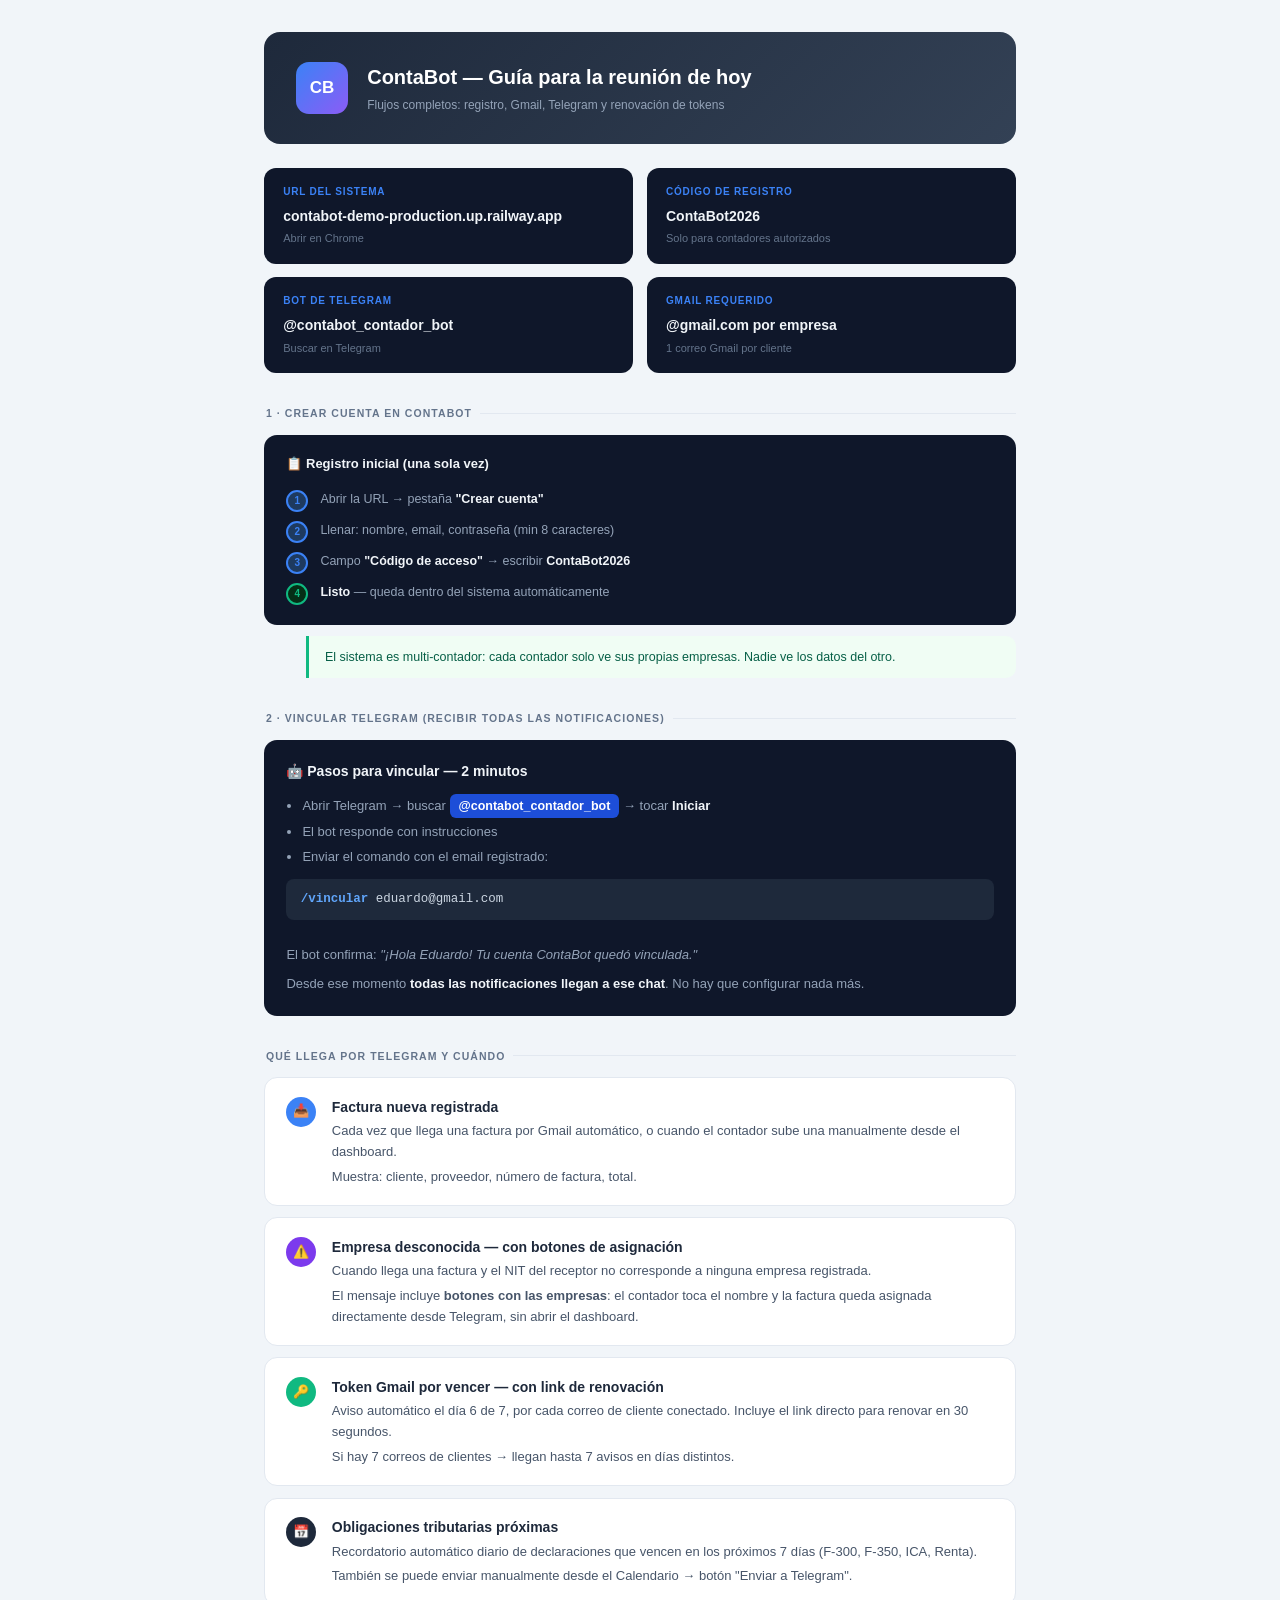
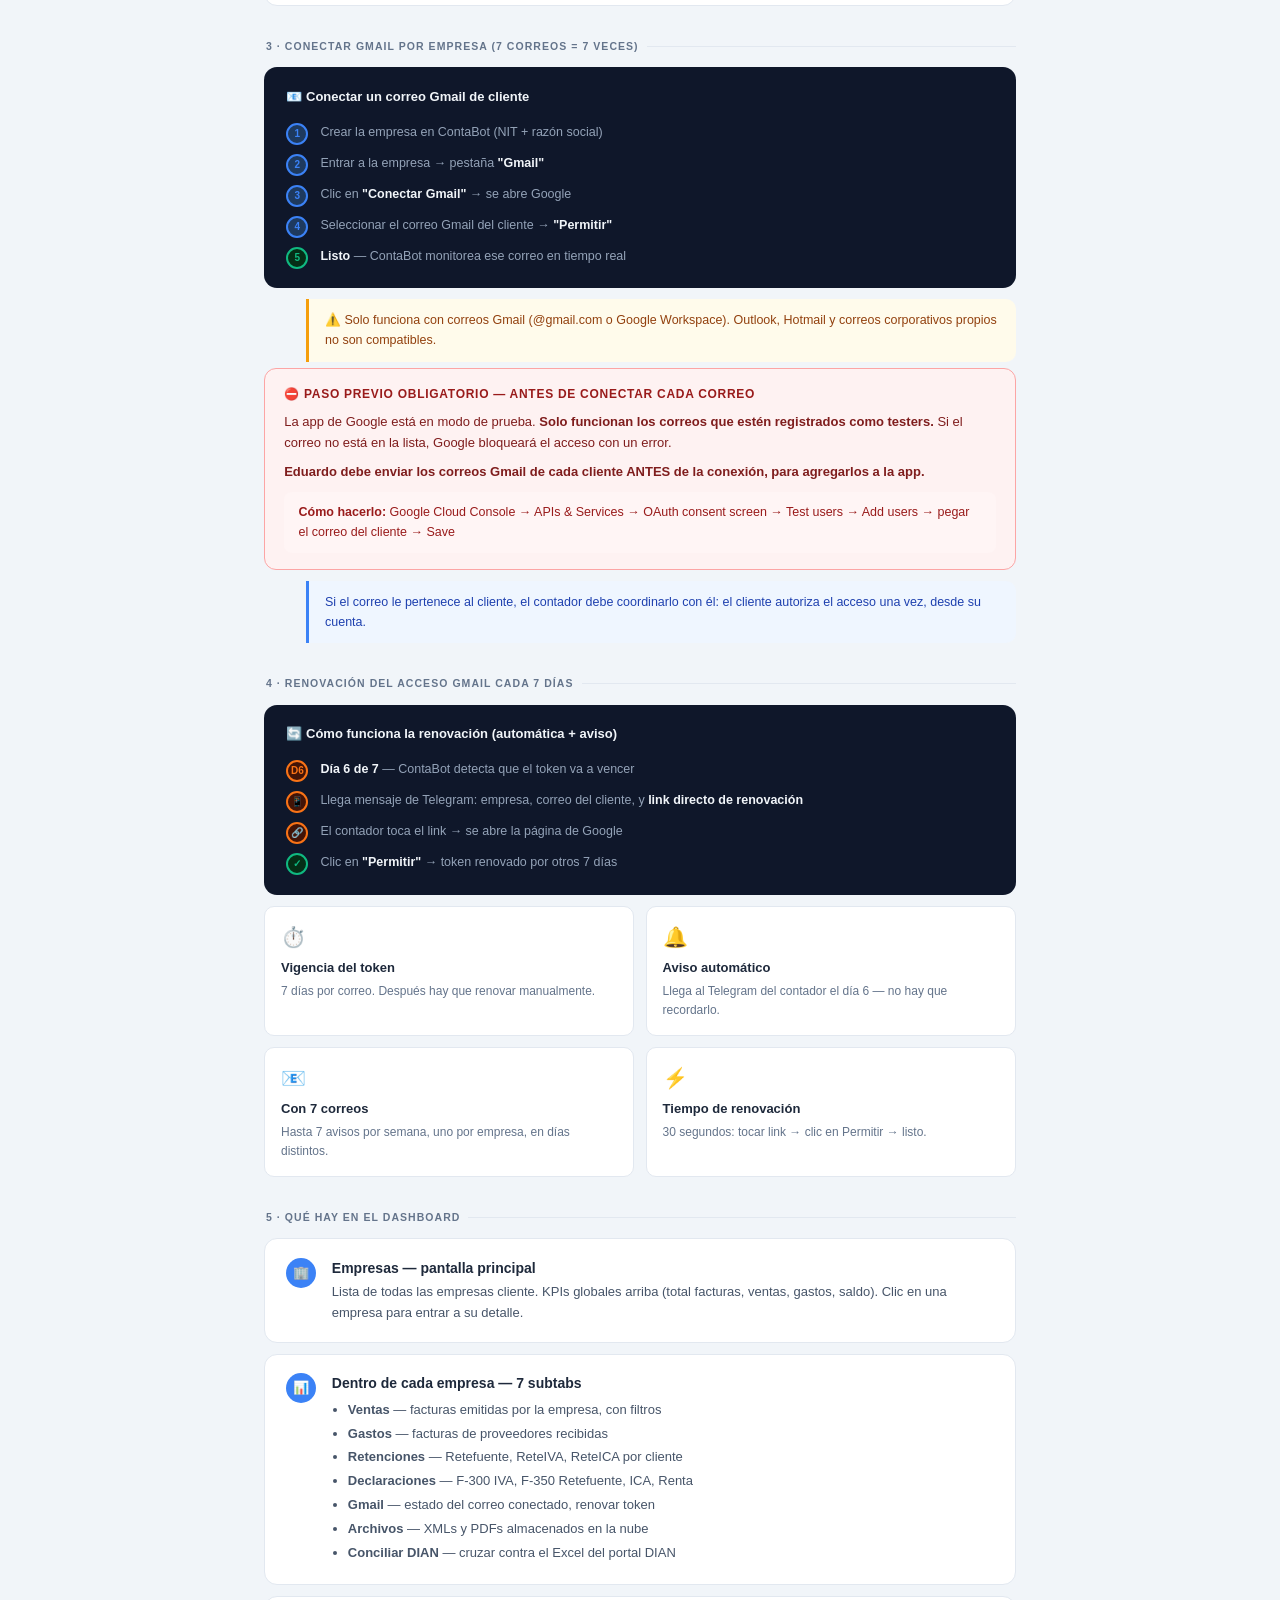
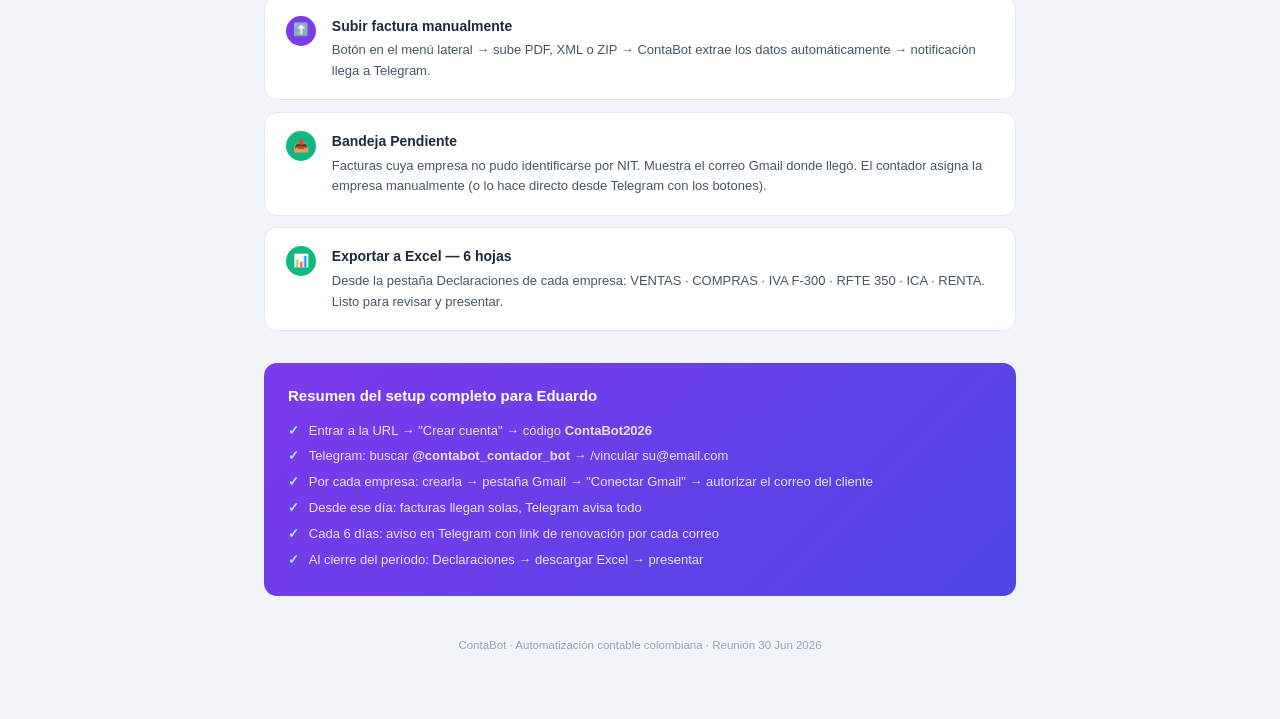
==== commit c8ade39f: "Guia: agregar advertencia testers Google OAuth antes de conectar Gmail" ====
--- a/guia_onboarding_eduardo.html
+++ b/guia_onboarding_eduardo.html
@@ -211,6 +211,16 @@
   </div>
 
   <div class="warn">⚠️ Solo funciona con correos Gmail (@gmail.com o Google Workspace). Outlook, Hotmail y correos corporativos propios no son compatibles.</div>
+
+  <div style="background:#fef2f2;border:1.5px solid #fca5a5;border-radius:12px;padding:1rem 1.2rem;margin-bottom:.7rem">
+    <div style="font-size:12px;font-weight:800;color:#991b1b;text-transform:uppercase;letter-spacing:.06em;margin-bottom:.5rem">⛔ Paso previo obligatorio — antes de conectar cada correo</div>
+    <p style="font-size:13px;color:#7f1d1d;margin-bottom:.5rem">La app de Google está en modo de prueba. <strong>Solo funcionan los correos que estén registrados como testers.</strong> Si el correo no está en la lista, Google bloqueará el acceso con un error.</p>
+    <p style="font-size:13px;color:#7f1d1d;font-weight:700">Eduardo debe enviar los correos Gmail de cada cliente ANTES de la conexión, para agregarlos a la app.</p>
+    <div style="background:#fff5f5;border-radius:8px;padding:.65rem .9rem;margin-top:.6rem;font-size:12.5px;color:#991b1b">
+      <strong>Cómo hacerlo:</strong> Google Cloud Console → APIs &amp; Services → OAuth consent screen → Test users → Add users → pegar el correo del cliente → Save
+    </div>
+  </div>
+
   <div class="info">Si el correo le pertenece al cliente, el contador debe coordinarlo con él: el cliente autoriza el acceso una vez, desde su cuenta.</div>
 
   <!-- ══════════════════════════════════════════════════════
